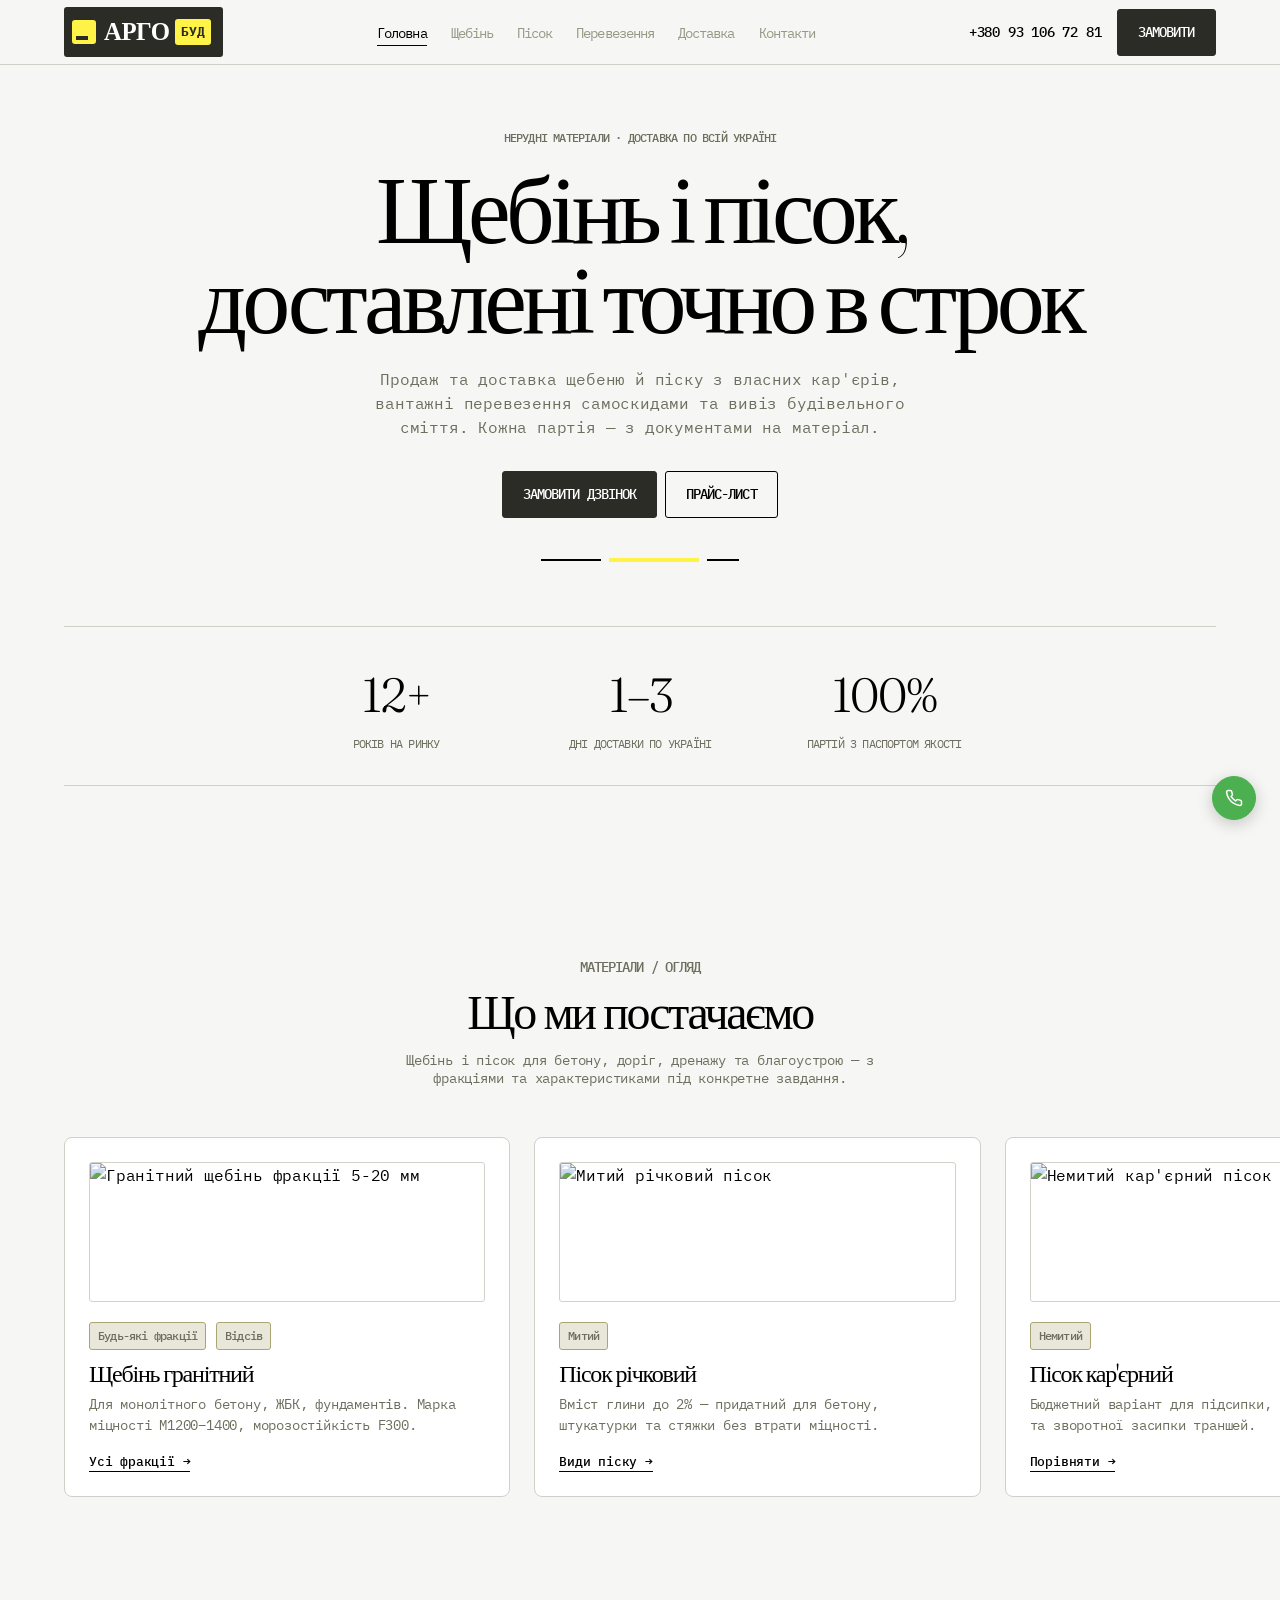
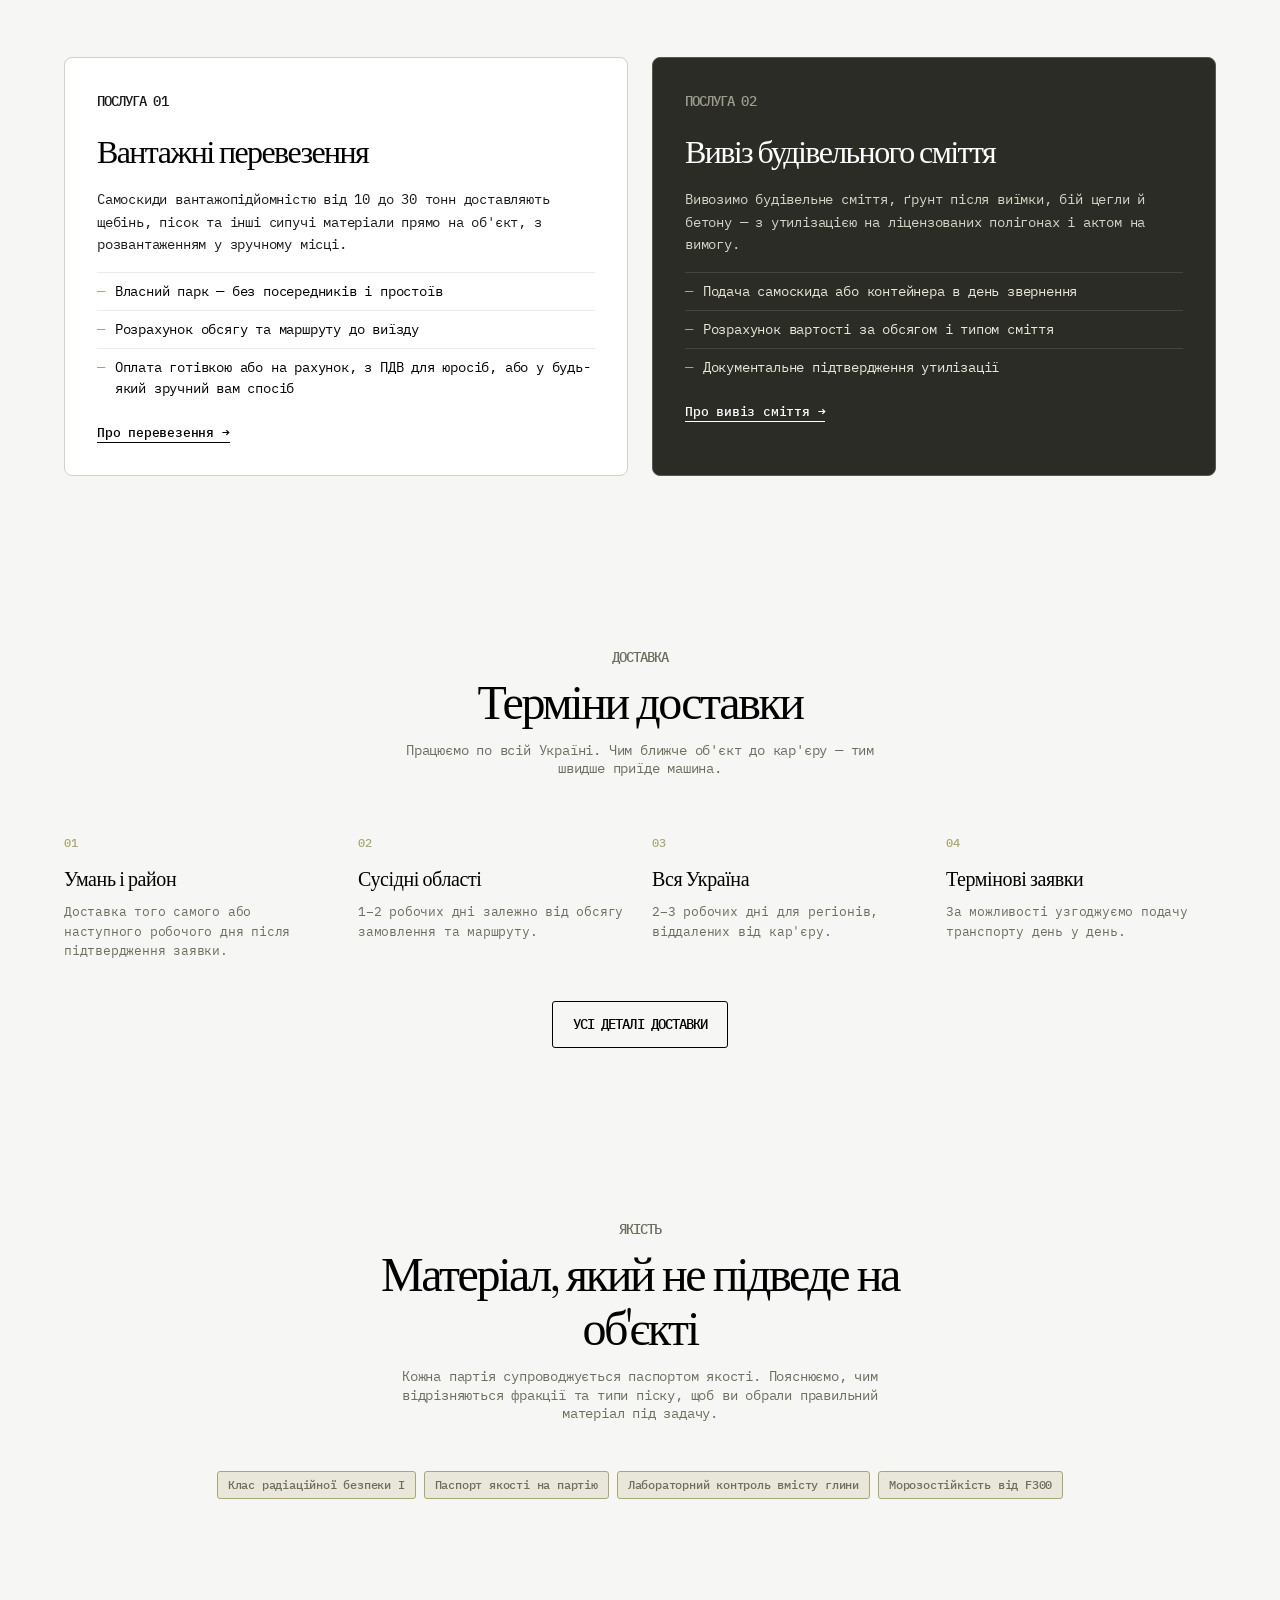
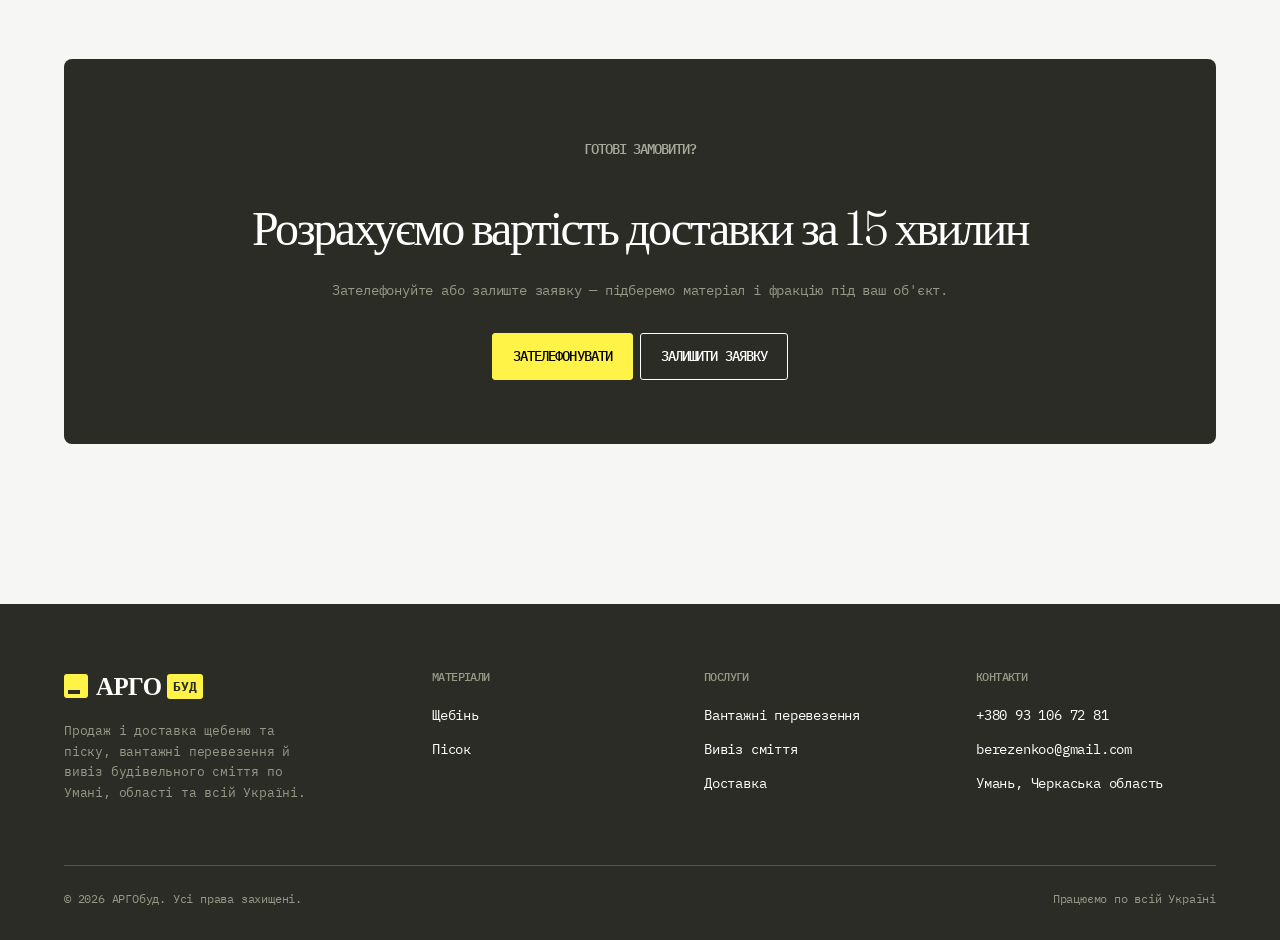
==== index.html @ e38e3648 "add project" ====
<!DOCTYPE html>
<html lang="uk">
<head>
<meta charset="UTF-8">
<meta name="viewport" content="width=device-width, initial-scale=1.0">
<title>Щебінь та пісок з доставкою по Умані та Україні | АРГОбуд</title>
<meta name="description" content="Продаж і доставка щебеню, піску (митого та немитого), вантажні перевезення самоскидами та вивіз будівельного сміття. Власний парк, документи на матеріал, доставка по всій Україні від 1 дня.">
<link rel="canonical" href="https://shcheben-prime.ua/">
<meta property="og:type" content="website">
<meta property="og:title" content="Щебінь та пісок з доставкою по Умані та Україні | АРГОбуд">
<meta property="og:description" content="Продаж і доставка щебеню, піску, вантажні перевезення та вивіз будівельного сміття. Власний парк самоскидів, доставка по всій Україні.">
<meta property="og:url" content="https://shcheben-prime.ua/">
<meta property="og:locale" content="uk_UA">
<meta name="twitter:card" content="summary">
<link rel="preconnect" href="https://fonts.googleapis.com">
<link rel="preconnect" href="https://fonts.gstatic.com" crossorigin>
<link href="https://fonts.googleapis.com/css2?family=Fraunces:opsz,wght@9..144,300;9..144,400&family=IBM+Plex+Mono:wght@300;400;500&display=swap" rel="stylesheet">
<link rel="icon" type="image/svg+xml" href="favicon.svg">
<link rel="icon" type="image/png" sizes="32x32" href="favicon-32.png">
<link rel="apple-touch-icon" href="apple-touch-icon.png">
<link rel="stylesheet" href="css/style.css">
<script type="application/ld+json">
{
  "@context": "https://schema.org",
  "@type": "LocalBusiness",
  "@id": "https://shcheben-prime.ua/#business",
  "name": "АРГОбуд",
  "description": "Продаж і доставка щебеню, піску, вантажні перевезення та вивіз будівельного сміття по Умані, Черкаській області та всій Україні.",
  "url": "https://shcheben-prime.ua/",
  "telephone": "+380-XX-XXX-XX-XX",
  "email": "berezenkoo@gmail.com",
  "priceRange": "$$",
  "address": {
    "@type": "PostalAddress",
    "addressLocality": "Умань",
    "addressRegion": "Черкаська область",
    "addressCountry": "UA"
  },
  "areaServed": [
    {"@type": "State", "name": "Черкаська область"},
    {"@type": "Country", "name": "Україна"}
  ],
  "openingHoursSpecification": {
    "@type": "OpeningHoursSpecification",
    "dayOfWeek": ["Monday","Tuesday","Wednesday","Thursday","Friday","Saturday"],
    "opens": "08:00",
    "closes": "19:00"
  }
}
</script>
</head>
<body>

<a href="#main" class="visually-hidden">Перейти до вмісту</a>

<header class="nav">
  <div class="wrap nav-inner">
    <a href="index.html" class="logo"><span class="logo-mark"></span><span class="logo-big">АРГО</span><span class="logo-small">буд</span></a>
    <nav>
      <ul class="nav-links">
        <li><a href="index.html" aria-current="page">Головна</a></li>
        <li><a href="shcheben.html">Щебінь</a></li>
        <li><a href="pisok.html">Пісок</a></li>
        <li><a href="poslugy.html">Перевезення</a></li>
        <li><a href="dostavka.html">Доставка</a></li>
        <li><a href="kontakty.html">Контакти</a></li>
      </ul>
    </nav>
    <div class="nav-right">
      <button class="nav-toggle" type="button" aria-label="Меню" aria-expanded="false" aria-controls="mobileMenu">
        <span></span><span></span><span></span>
      </button>
      <a href="tel:+380931067281" class="nav-phone">+380 93 106 72 81</a>
      <a href="kontakty.html" class="btn btn-filled">ЗАМОВИТИ</a>
    </div>
  </div>
</header>
<div class="mobile-menu" id="mobileMenu">
  <nav>
    <ul class="mobile-menu-links">
        <li><a href="index.html" aria-current="page">Головна</a></li>
        <li><a href="shcheben.html">Щебінь</a></li>
        <li><a href="pisok.html">Пісок</a></li>
        <li><a href="poslugy.html">Перевезення</a></li>
        <li><a href="dostavka.html">Доставка</a></li>
        <li><a href="kontakty.html">Контакти</a></li>
      </ul>
  </nav>
  <a href="tel:+380931067281" class="mobile-menu-phone">+380 93 106 72 81</a>
  <a href="kontakty.html" class="btn btn-filled">ЗАМОВИТИ</a>
</div>


<main id="main">

  <section class="hero">
    <div class="wrap">
      <p class="eyebrow text-center" data-hero="1">НЕРУДНІ МАТЕРІАЛИ · ДОСТАВКА ПО ВСІЙ УКРАЇНІ</p>
      <h1 data-hero="2">Щебінь і пісок,<br>доставлені точно в строк</h1>
      <p class="lede" data-hero="3">Продаж та доставка щебеню й піску з власних кар'єрів, вантажні перевезення самоскидами та вивіз будівельного сміття. Кожна партія — з документами на матеріал.</p>
      <div class="btn-cluster" data-hero="4">
        <a href="kontakty.html" class="btn btn-filled">ЗАМОВИТИ ДЗВІНОК</a>
        <a href="dostavka.html" class="btn btn-ghost">ПРАЙС-ЛИСТ</a>
      </div>
      <div class="accent-bars" aria-hidden="true" data-hero="5">
        <span class="bar-black"></span><span class="bar-yellow"></span><span class="bar-black-sm"></span>
      </div>

      <div class="trust-strip" data-reveal-group>
        <div class="trust-item"><div class="num" data-count="12" data-suffix="+">0</div><div class="label">років на ринку</div></div>
        <div class="trust-item"><div class="num">1–3</div><div class="label">дні доставки по Україні</div></div>
        <div class="trust-item"><div class="num" data-count="100" data-suffix="%">0</div><div class="label">партій з паспортом якості</div></div>
      </div>
    </div>
  </section>

  <section id="materialy">
    <div class="wrap">
      <div class="section-header" data-reveal>
        <p class="eyebrow">МАТЕРІАЛИ / ОГЛЯД</p>
        <h2>Що ми постачаємо</h2>
        <p>Щебінь і пісок для бетону, доріг, дренажу та благоустрою — з фракціями та характеристиками під конкретне завдання.</p>
      </div>

      <div class="grid grid-4" data-reveal-group>
        <div class="card">
          <img class="card-swatch" loading="lazy" decoding="async" width="400" height="140"
            src="https://upload.wikimedia.org/wikipedia/commons/thumb/4/4b/Bluemetal_coarse_granite_gravel_texture.jpg/960px-Bluemetal_coarse_granite_gravel_texture.jpg"
            alt="Гранітний щебінь фракції 5-20 мм">
          <span class="tag">Будь-які фракції</span>
          <span class="tag">Відсів</span>
          <h3>Щебінь гранітний</h3>
          <p>Для монолітного бетону, ЖБК, фундаментів. Марка міцності М1200–1400, морозостійкість F300.</p>
          <a href="shcheben.html" class="card-link">Усі фракції →</a>
        </div>
        <div class="card">
          <img class="card-swatch" loading="lazy" decoding="async" width="400" height="140"
            src="https://upload.wikimedia.org/wikipedia/commons/thumb/6/64/A_close-up_of_river_sand.JPG/960px-A_close-up_of_river_sand.JPG"
            alt="Митий річковий пісок">
          <span class="tag">Митий</span>
          <h3>Пісок річковий</h3>
          <p>Вміст глини до 2% — придатний для бетону, штукатурки та стяжки без втрати міцності.</p>
          <a href="pisok.html" class="card-link">Види піску →</a>
        </div>
        <div class="card">
          <img class="card-swatch" loading="lazy" decoding="async" width="400" height="140"
            src="https://upload.wikimedia.org/wikipedia/commons/thumb/b/b2/Yellow_sand_texture.jpg/960px-Yellow_sand_texture.jpg"
            alt="Немитий кар'єрний пісок">
          <span class="tag">Немитий</span>
          <h3>Пісок кар'єрний</h3>
          <p>Бюджетний варіант для підсипки, планування ділянки та зворотної засипки траншей.</p>
          <a href="pisok.html" class="card-link">Порівняти →</a>
        </div>
        <div class="card">
          <img class="card-swatch" loading="lazy" decoding="async" width="400" height="140"
            src="https://upload.wikimedia.org/wikipedia/commons/1/11/Stan_Stock_Sand_%26_Gravel_Leyland_DAF_75_tipper_truck%2C_7_February_2009.jpg"
            alt="Самоскид для перевезення сипучих матеріалів">
          <span class="tag">Самоскиди</span>
          <h3>Будь-які перевезення та вивіз сміття</h3>
          <p>Доставка сипучих матеріалів і вивіз будівельного сміття з розвантаженням на об'єкті.</p>
          <a href="poslugy.html" class="card-link">Детальніше →</a>
        </div>
      </div>    </div>
  </section>

  <section id="poslugy">
    <div class="wrap">
      <div class="split" data-reveal-group>
        <div class="panel-light">
          <p class="eyebrow">ПОСЛУГА 01</p>
          <h3>Вантажні перевезення</h3>
          <p>Самоскиди вантажопідйомністю від 10 до 30 тонн доставляють щебінь, пісок та інші сипучі матеріали прямо на об'єкт, з розвантаженням у зручному місці.</p>
          <ul class="checklist">
            <li>Власний парк — без посередників і простоїв</li>
            <li>Розрахунок обсягу та маршруту до виїзду</li>
            <li>Оплата готівкою або на рахунок, з ПДВ для юросіб, або у будь-який зручний вам спосіб</li>
          </ul>
          <a href="poslugy.html" class="card-link">Про перевезення →</a>
        </div>
        <div class="panel-dark">
          <p class="eyebrow">ПОСЛУГА 02</p>
          <h3>Вивіз будівельного сміття</h3>
          <p>Вивозимо будівельне сміття, ґрунт після виїмки, бій цегли й бетону — з утилізацією на ліцензованих полігонах і актом на вимогу.</p>
          <ul class="checklist">
            <li>Подача самоскида або контейнера в день звернення</li>
            <li>Розрахунок вартості за обсягом і типом сміття</li>
            <li>Документальне підтвердження утилізації</li>
          </ul>
          <a href="poslugy.html" class="card-link">Про вивіз сміття →</a>
        </div>
      </div>
    </div>
  </section>

  <section id="dostavka">
    <div class="wrap">
      <div class="section-header" data-reveal>
        <p class="eyebrow">ДОСТАВКА</p>
        <h2>Терміни доставки</h2>
        <p>Працюємо по всій Україні. Чим ближче об'єкт до кар'єру — тим швидше приїде машина.</p>
      </div>
      <div class="steps" data-reveal-group>
        <div class="step">
          <h4>Умань і район</h4>
          <p>Доставка того самого або наступного робочого дня після підтвердження заявки.</p>
        </div>
        <div class="step">
          <h4>Сусідні області</h4>
          <p>1–2 робочих дні залежно від обсягу замовлення та маршруту.</p>
        </div>
        <div class="step">
          <h4>Вся Україна</h4>
          <p>2–3 робочих дні для регіонів, віддалених від кар'єру.</p>
        </div>
        <div class="step">
          <h4>Термінові заявки</h4>
          <p>За можливості узгоджуємо подачу транспорту день у день.</p>
        </div>
      </div>
      <div class="text-center" style="margin-top:40px;">
        <a href="dostavka.html" class="btn btn-ghost">УСІ ДЕТАЛІ ДОСТАВКИ</a>
      </div>
    </div>
  </section>

  <section id="yakist">
    <div class="wrap">
      <div class="section-header" data-reveal>
        <p class="eyebrow">ЯКІСТЬ</p>
        <h2>Матеріал, який не підведе на об'єкті</h2>
        <p>Кожна партія супроводжується паспортом якості. Пояснюємо, чим відрізняються фракції та типи піску, щоб ви обрали правильний матеріал під задачу.</p>
      </div>
      <div class="badge-row" data-reveal-group>
        <span class="badge">Клас радіаційної безпеки I</span>
        <span class="badge">Паспорт якості на партію</span>
        <span class="badge">Лабораторний контроль вмісту глини</span>
        <span class="badge">Морозостійкість від F300</span>
      </div>
    </div>
  </section>

  <section>
    <div class="wrap">
      <div class="cta-band" data-reveal="scale">
        <p class="eyebrow" style="color:var(--color-moss); justify-content:center; display:flex;">ГОТОВІ ЗАМОВИТИ?</p>
        <h2>Розрахуємо вартість доставки за 15 хвилин</h2>
        <p>Зателефонуйте або залиште заявку — підберемо матеріал і фракцію під ваш об'єкт.</p>
        <div class="btn-cluster">
          <a href="tel:+380931067281" class="btn btn-filled" style="background:#fff347;color:#000;border-color:#fff347;">ЗАТЕЛЕФОНУВАТИ</a>
          <a href="kontakty.html" class="btn btn-ghost">ЗАЛИШИТИ ЗАЯВКУ</a>
        </div>
      </div>
    </div>
  </section>

</main>

<footer>
  <div class="wrap">
    <div class="footer-grid">
      <div class="footer-brand">
        <a href="index.html" class="logo"><span class="logo-mark"></span><span class="logo-big">АРГО</span><span class="logo-small">буд</span></a>
        <p>Продаж і доставка щебеню та піску, вантажні перевезення й вивіз будівельного сміття по Умані, області та всій Україні.</p>
      </div>
      <div class="footer-col">
        <h5>Матеріали</h5>
        <ul>
          <li><a href="shcheben.html">Щебінь</a></li>
          <li><a href="pisok.html">Пісок</a></li>
        </ul>
      </div>
      <div class="footer-col">
        <h5>Послуги</h5>
        <ul>
          <li><a href="poslugy.html">Вантажні перевезення</a></li>
          <li><a href="poslugy.html#smittya">Вивіз сміття</a></li>
          <li><a href="dostavka.html">Доставка</a></li>
        </ul>
      </div>
      <div class="footer-col">
        <h5>Контакти</h5>
        <ul>
          <li><a href="tel:+380931067281">+380 93 106 72 81</a></li>
          <li><a href="mailto:berezenkoo@gmail.com">berezenkoo@gmail.com</a></li>
          <li><a href="kontakty.html">Умань, Черкаська область</a></li>
        </ul>
      </div>
    </div>
    <div class="footer-bottom">
      <span>© 2026 АРГОбуд. Усі права захищені.</span>
      <span>Працюємо по всій Україні</span>
    </div>
  </div>
</footer>

<a class="call-fab" href="tel:+380931067281" aria-label="Подзвонити" title="Подзвонити">
  <svg viewBox="0 0 24 24" fill="none" stroke="currentColor" stroke-width="2" stroke-linecap="round" stroke-linejoin="round" aria-hidden="true"><path d="M22 16.92v3a2 2 0 0 1-2.18 2 19.79 19.79 0 0 1-8.63-3.07 19.5 19.5 0 0 1-6-6 19.79 19.79 0 0 1-3.07-8.67A2 2 0 0 1 4.11 2h3a2 2 0 0 1 2 1.72c.127.96.361 1.903.7 2.81a2 2 0 0 1-.45 2.11L8.09 9.91a16 16 0 0 0 6 6l1.27-1.27a2 2 0 0 1 2.11-.45c.907.339 1.85.573 2.81.7A2 2 0 0 1 22 16.92z"></path></svg>
</a>

<button class="back-to-top" aria-label="Повернутись до верху" title="Повернутись до верху">
  <svg viewBox="0 0 24 24" fill="none" stroke="currentColor" stroke-width="2" stroke-linecap="round" stroke-linejoin="round" aria-hidden="true"><line x1="12" y1="19" x2="12" y2="5"></line><polyline points="5 12 12 5 19 12"></polyline></svg>
</button>

<script src="js/animate.js" defer></script>
</body>
</html>
---- css/style.css ----
/* ==========================================================================
   ЩебіньПрайм — design tokens (derived from style.md)
   ========================================================================== */

:root {
  --color-vellum: #f6f6f4;
  --color-paper: #ffffff;
  --color-ink: #000000;
  --color-carbon: #2c2c26;
  --color-ash: #d0d0c8;
  --color-olive-char: #57584b;
  --color-lichen: #6d6e5e;
  --color-sage: #979886;
  --color-moss: #aaab9c;
  --color-bone: #e8e7d9;
  --color-yellow: #fff347;
  --color-khaki: #aaa674;

  --font-serif: 'Fraunces', ui-serif, Georgia, Cambria, "Times New Roman", Times, serif;
  --font-mono: 'IBM Plex Mono', ui-monospace, SFMono-Regular, Menlo, Monaco, Consolas, monospace;

  --spacing-4: 4px;
  --spacing-8: 8px;
  --spacing-12: 12px;
  --spacing-16: 16px;
  --spacing-24: 24px;
  --spacing-32: 32px;
  --spacing-64: 64px;
  --spacing-80: 80px;
  --spacing-128: 128px;

  --radius-sm: 3px;
  --radius-lg: 8px;

  --page-max-width: 1200px;

  --ease-out: cubic-bezier(0.16, 1, 0.3, 1);
  --ease-in-out: cubic-bezier(0.65, 0, 0.35, 1);
}

* { box-sizing: border-box; }

.visually-hidden {
  position: absolute;
  left: -9999px;
  top: auto;
  width: 1px;
  height: 1px;
  overflow: hidden;
}
/* ---------- Back to top ---------- */
.back-to-top {
  position: fixed;
  right: 24px;
  bottom: 24px;
  z-index: 60;
  width: 44px;
  height: 44px;
  display: flex;
  align-items: center;
  justify-content: center;
  background: var(--color-carbon);
  color: #ffffff;
  border: 1px solid var(--color-carbon);
  border-radius: var(--radius-sm);
  cursor: pointer;
  opacity: 0;
  transform: translateY(12px);
  pointer-events: none;
  transition: opacity 0.35s var(--ease-out), transform 0.35s var(--ease-out), background-color 0.3s var(--ease-out);
}
.back-to-top.is-visible {
  opacity: 1;
  transform: translateY(0);
  pointer-events: auto;
}
.back-to-top:hover { background: #1c1c17; }
.back-to-top svg { width: 18px; height: 18px; }

@media (max-width: 600px) {
  .back-to-top { right: 16px; bottom: 16px; width: 40px; height: 40px; }
}

.call-fab {
  position: fixed;
  right: 24px;
  bottom: 80px;
  z-index: 60;
  width: 44px;
  height: 44px;
  display: flex;
  align-items: center;
  justify-content: center;
  background: #4caf50;
  color: #fff;
  border: 1px solid #4caf50;
  border-radius: 50%;
  cursor: pointer;
  box-shadow: 0 4px 16px rgba(0,0,0,0.2);
  transition: transform 0.3s var(--ease-out);
  overflow: visible;
}
.call-fab:hover { transform: scale(1.08); }
.call-fab svg { width: 18px; height: 18px; }
.call-fab::after {
  content: "";
  position: absolute;
  inset: 0;
  border-radius: 50%;
  pointer-events: none;
  animation: call-fab-pulse 1.15s ease-out 3;
}
@keyframes call-fab-pulse {
  0% { box-shadow: 0 0 0 0 rgba(76,175,80,0.6); }
  100% { box-shadow: 0 0 0 18px rgba(76,175,80,0); }
}

@media (max-width: 600px) {
  .call-fab { right: 16px; bottom: 68px; width: 40px; height: 40px; }
  .call-fab svg { width: 16px; height: 16px; }
}

.visually-hidden:focus {
  position: fixed;
  left: 16px;
  top: 16px;
  width: auto;
  height: auto;
  z-index: 1000;
  background: var(--color-carbon);
  color: #ffffff;
  padding: 10px 16px;
  border-radius: var(--radius-sm);
  font-family: var(--font-mono);
  font-size: 14px;
}

html { scroll-behavior: smooth; }

body {
  margin: 0;
  background: var(--color-vellum);
  color: var(--color-ink);
  font-family: var(--font-mono);
  font-size: 16px;
  line-height: 1.5;
  letter-spacing: -0.0125em;
  -webkit-font-smoothing: antialiased;
}

img { max-width: 100%; display: block; }

a { color: inherit; text-decoration: none; }

.wrap {
  max-width: var(--page-max-width);
  margin: 0 auto;
  padding: 0 24px;
}

h1, h2, h3, h4 {
  font-family: var(--font-serif);
  font-weight: 300;
  letter-spacing: -0.05em;
  margin: 0;
  color: var(--color-ink);
}

section { padding: var(--spacing-80) 0; }
section + section { border-top: none; }

/* ---------- Eyebrow label ---------- */
.eyebrow {
  font-family: var(--font-mono);
  font-size: 12px;
  font-weight: 500;
  letter-spacing: -0.067em;
  text-transform: uppercase;
  color: var(--color-lichen);
  margin: 0 0 16px;
}

/* ---------- Section header ---------- */
.section-header {
  text-align: center;
  max-width: 640px;
  margin: 0 auto 48px;
}
.section-header h2 {
  font-size: 48px;
  line-height: 1.13;
  margin-top: 8px;
}
.section-header p {
  font-family: var(--font-mono);
  font-size: 14px;
  line-height: 1.33;
  color: var(--color-lichen);
  max-width: 480px;
  margin: 12px auto 0;
}
.section-header.left { text-align: left; margin: 0 0 48px; }

/* ---------- Buttons ---------- */
.btn {
  display: inline-flex;
  align-items: center;
  justify-content: center;
  gap: 8px;
  font-family: var(--font-mono);
  font-size: 14px;
  font-weight: 500;
  letter-spacing: -0.067em;
  padding: 12px 20px;
  border-radius: var(--radius-sm);
  border: 1px solid var(--color-ink);
  cursor: pointer;
  white-space: nowrap;
  transition: transform 0.45s var(--ease-out), background-color 0.3s var(--ease-out),
              color 0.3s var(--ease-out), border-color 0.3s var(--ease-out), opacity 0.3s var(--ease-out);
  will-change: transform;
}
.btn:hover { transform: translateY(-2px); }
.btn:active { transform: translateY(0) scale(0.97); transition-duration: 0.15s; }
.btn-filled {
  background: var(--color-carbon);
  color: #ffffff;
  border-color: var(--color-carbon);
}
.btn-filled:hover { background: #1c1c17; }
.btn-ghost {
  background: transparent;
  color: var(--color-ink);
  border-color: var(--color-ink);
}
.btn-ghost:hover { background: var(--color-ink); color: #ffffff; }
.btn-cluster { display: flex; gap: 8px; flex-wrap: wrap; }

/* ---------- Nav ---------- */
.nav {
  position: sticky;
  top: 0;
  z-index: 50;
  background: var(--color-vellum);
  border-bottom: 1px solid var(--color-ash);
  transition: background-color 0.4s var(--ease-out), border-color 0.4s var(--ease-out),
              backdrop-filter 0.4s var(--ease-out), box-shadow 0.4s var(--ease-out);
}
.nav.is-scrolled {
  background: rgba(246, 246, 244, 0.72);
  backdrop-filter: blur(14px) saturate(160%);
  -webkit-backdrop-filter: blur(14px) saturate(160%);
  border-bottom-color: var(--color-ash);
}
.nav-inner {
  height: 64px;
  display: flex;
  align-items: center;
  justify-content: space-between;
  gap: 16px;
}
.logo {
  display: flex;
  align-items: center;
  font-size: 16px;
  background: var(--color-carbon);
  border-radius: var(--radius-sm);
  padding: 6px 12px 6px 8px;
}
.logo-mark {
  width: 24px;
  height: 24px;
  border-radius: var(--radius-sm);
  background: var(--color-yellow);
  position: relative;
  flex-shrink: 0;
  transition: transform 0.5s var(--ease-out);
}
.logo:hover .logo-mark { transform: rotate(-8deg) scale(1.06); }
.logo-big {
  font-family: var(--font-serif);
  font-size: 1.55em;
  font-weight: 600;
  letter-spacing: -0.02em;
  margin-left: 8px;
  color: #ffffff;
}
.logo-small {
  font-family: var(--font-mono);
  font-size: 0.8em;
  font-weight: 700;
  letter-spacing: 0.02em;
  text-transform: uppercase;
  color: var(--color-carbon);
  background: var(--color-yellow);
  border-radius: 3px;
  padding: 3px 6px;
  margin-left: 5px;
  align-self: center;
}
.logo-mark::after {
  content: "";
  position: absolute;
  left: 4px;
  bottom: 4px;
  width: 12px;
  height: 4px;
  background: var(--color-carbon);
}
.nav-links {
  display: flex;
  gap: 24px;
  list-style: none;
  margin: 0;
  padding: 0;
}
.nav-links a {
  font-size: 14px;
  color: var(--color-sage);
  letter-spacing: -0.067em;
  position: relative;
  transition: color 0.3s var(--ease-out);
}
.nav-links a::after {
  content: "";
  position: absolute;
  left: 0;
  right: 100%;
  bottom: -4px;
  height: 1px;
  background: var(--color-ink);
  transition: right 0.35s var(--ease-out);
}
.nav-links a:hover, .nav-links a[aria-current="page"] { color: var(--color-ink); }
.nav-links a:hover::after, .nav-links a[aria-current="page"]::after { right: 0; }
.nav-right { display: flex; align-items: center; gap: 16px; }
.nav-phone {
  font-size: 14px;
  font-weight: 500;
  color: var(--color-ink);
  transition: opacity 0.3s var(--ease-out);
}
.nav-phone:hover { opacity: 0.6; }
.nav-toggle {
  display: none;
  flex-direction: column;
  align-items: center;
  justify-content: center;
  gap: 5px;
  width: 36px;
  height: 36px;
  padding: 0;
  background: transparent;
  border: 1px solid var(--color-ash);
  border-radius: var(--radius-sm);
  cursor: pointer;
  flex-shrink: 0;
}
.nav-toggle span {
  display: block;
  width: 16px;
  height: 1.5px;
  background: var(--color-ink);
  transition: transform 0.3s var(--ease-out), opacity 0.3s var(--ease-out);
}
.nav-toggle[aria-expanded="true"] span:nth-child(1) { transform: translateY(6.5px) rotate(45deg); }
.nav-toggle[aria-expanded="true"] span:nth-child(2) { opacity: 0; }
.nav-toggle[aria-expanded="true"] span:nth-child(3) { transform: translateY(-6.5px) rotate(-45deg); }

/* ---------- Mobile menu drawer ---------- */
.mobile-menu {
  display: none;
  position: fixed;
  top: 65px;
  left: 0;
  right: 0;
  z-index: 49;
  max-height: calc(100vh - 65px);
  overflow-y: auto;
  background: var(--color-vellum);
  border-bottom: 1px solid var(--color-ash);
  padding: 8px 24px 32px;
  flex-direction: column;
  gap: 8px;
  opacity: 0;
  transform: translateY(-10px);
  pointer-events: none;
  transition: opacity 0.3s var(--ease-out), transform 0.3s var(--ease-out);
}
.mobile-menu.is-open {
  opacity: 1;
  transform: translateY(0);
  pointer-events: auto;
}
.mobile-menu-links {
  list-style: none;
  margin: 0;
  padding: 0;
}
.mobile-menu-links li { border-top: 1px solid var(--color-ash); }
.mobile-menu-links li:first-child { border-top: none; }
.mobile-menu-links a {
  display: block;
  padding: 16px 4px;
  font-family: var(--font-serif);
  font-weight: 400;
  font-size: 22px;
  letter-spacing: -0.02em;
  color: var(--color-ink);
}
.mobile-menu-links a[aria-current="page"] { color: var(--color-lichen); }
.mobile-menu-phone {
  display: block;
  margin-top: 16px;
  font-family: var(--font-mono);
  font-size: 15px;
  font-weight: 500;
  color: var(--color-ink);
}
.mobile-menu .btn { width: 100%; margin-top: 16px; }
body.menu-open { overflow: hidden; }

/* ---------- Hero ---------- */
.hero { padding-top: var(--spacing-64); text-align: center; overflow: hidden; }
.hero h1 {
  font-size: 96px;
  line-height: 0.94;
  letter-spacing: -0.05em;
  margin: 16px auto 0;
  max-width: 900px;
}
.hero .lede {
  font-family: var(--font-mono);
  font-size: 16px;
  color: var(--color-lichen);
  max-width: 560px;
  margin: 24px auto 0;
  line-height: 1.5;
}
.hero .btn-cluster { justify-content: center; margin-top: 32px; }

.accent-bars {
  display: flex;
  align-items: center;
  gap: 8px;
  justify-content: center;
  margin: 40px 0 0;
}
.accent-bars span { display: block; transform-origin: left center; }
.bar-black { height: 2px; width: 60px; background: var(--color-ink); }
.bar-yellow { height: 4px; width: 90px; background: var(--color-yellow); }
.bar-black-sm { height: 2px; width: 32px; background: var(--color-ink); }

/* ---------- Trust strip ---------- */
.trust-strip {
  display: flex;
  justify-content: center;
  gap: 24px;
  margin-top: 64px;
  padding: 32px 0;
  border-top: 1px solid var(--color-ash);
  border-bottom: 1px solid var(--color-ash);
}
.trust-item { flex: 1 1 0; max-width: 220px; }
.trust-item { text-align: center; }
.trust-item .num {
  font-family: var(--font-serif);
  font-weight: 300;
  font-size: 48px;
  letter-spacing: -0.03em;
  font-variant-numeric: tabular-nums;
}
.trust-item .label {
  font-size: 12px;
  color: var(--color-lichen);
  letter-spacing: -0.067em;
  text-transform: uppercase;
  margin-top: 4px;
}

/* ---------- Cards ---------- */
.grid {
  display: grid;
  gap: 24px;
}
.grid-3 { grid-template-columns: repeat(3, 1fr); }
.grid-2 { grid-template-columns: repeat(2, 1fr); }
.grid-4 { grid-template-columns: repeat(4, 1fr); }

.card {
  background: var(--color-paper);
  border: 1px solid var(--color-ash);
  border-radius: var(--radius-lg);
  padding: 24px;
  transition: transform 0.5s var(--ease-out), border-color 0.5s var(--ease-out);
}
.card:hover {
  transform: translateY(-6px);
  border-color: var(--color-olive-char);
}
.card-swatch {
  display: block;
  width: 100%;
  height: 140px;
  object-fit: cover;
  border-radius: var(--radius-sm);
  margin-bottom: 20px;
  border: 1px solid var(--color-ash);
  filter: grayscale(15%) contrast(1.02);
  transition: transform 0.8s var(--ease-out), filter 0.5s var(--ease-out);
}
.card:hover .card-swatch { transform: scale(1.04); filter: grayscale(0%) contrast(1.05); }

/* placeholder swatch (no photo) keeps the dotted texture */
.card-swatch.is-placeholder {
  position: relative;
  overflow: hidden;
  object-fit: initial;
  background: var(--color-bone);
}
.card-swatch.is-placeholder::after {
  content: "";
  position: absolute;
  inset: 0;
  background-image: radial-gradient(currentColor 1.2px, transparent 1.2px);
  background-size: 8px 8px;
  opacity: 0.5;
}

/* banner photo used in split panels and section intros */
.panel-photo {
  display: block;
  width: 100%;
  height: 180px;
  object-fit: cover;
  border-radius: var(--radius-sm);
  margin-bottom: 20px;
  border: 1px solid var(--color-ash);
  filter: grayscale(10%);
  transition: transform 0.9s var(--ease-out), filter 0.5s var(--ease-out);
}
.panel-dark .panel-photo { border-color: var(--color-olive-char); }
.split > div:hover .panel-photo { transform: scale(1.03); filter: grayscale(0%); }

.section-photo {
  width: 100%;
  height: 260px;
  object-fit: cover;
  border-radius: var(--radius-lg);
  border: 1px solid var(--color-ash);
  margin-bottom: 32px;
  filter: grayscale(10%);
}

.photo-credit {
  font-size: 11px;
  color: var(--color-sage);
  text-align: right;
  margin-top: -20px;
  margin-bottom: 24px;
}
.photo-credit a { color: var(--color-sage); border-bottom: 1px dotted var(--color-sage); }
.photo-credit a:hover { color: var(--color-lichen); }
.card h3 {
  font-size: 24px;
  line-height: 1;
  margin-bottom: 4px;
}
.card .tag {
  display: inline-block;
  font-family: var(--font-mono);
  font-size: 12px;
  font-weight: 500;
  letter-spacing: -0.067em;
  color: var(--color-lichen);
  background: var(--color-bone);
  border: 1px solid var(--color-khaki);
  border-radius: var(--radius-sm);
  padding: 4px 8px;
  margin-bottom: 12px;
}
.card p {
  font-family: var(--font-mono);
  font-size: 14px;
  line-height: 1.5;
  color: var(--color-lichen);
  margin: 8px 0 0;
}
.messenger-line {
  display: flex;
  align-items: center;
  flex-wrap: wrap;
  gap: 8px;
  margin-top: 12px !important;
}
.messenger-icon {
  display: inline-flex;
  align-items: center;
  justify-content: center;
  width: 28px;
  height: 28px;
  border-radius: 50%;
  background: var(--color-bone);
  border: 1px solid var(--color-khaki);
  color: var(--color-ink);
  transition: background-color 0.3s var(--ease-out), transform 0.3s var(--ease-out);
}
.messenger-icon svg { width: 15px; height: 15px; }
.messenger-icon:hover { background: var(--color-khaki); transform: translateY(-2px); }
.card .specs {
  list-style: none;
  padding: 0;
  margin: 16px 0 0;
  border-top: 1px solid var(--color-ash);
  padding-top: 12px;
}
.card .specs li {
  display: flex;
  justify-content: space-between;
  font-size: 13px;
  color: var(--color-olive-char);
  padding: 4px 0;
}
.card .specs li span:last-child { color: var(--color-ink); font-weight: 500; }
.card-link {
  display: inline-block;
  margin-top: 16px;
  font-size: 13px;
  font-weight: 500;
  color: var(--color-ink);
  border-bottom: 1px solid var(--color-ink);
  transition: gap 0.3s var(--ease-out), opacity 0.3s var(--ease-out);
}
.card-link:hover { opacity: 0.6; }

/* ---------- Feature split ---------- */
.split {
  display: grid;
  grid-template-columns: 1fr 1fr;
  gap: 24px;
  align-items: stretch;
}
.split .panel-light {
  background: var(--color-paper);
  border: 1px solid var(--color-ash);
  border-radius: var(--radius-lg);
  padding: 32px;
  transition: transform 0.5s var(--ease-out), border-color 0.5s var(--ease-out);
}
.split .panel-light:hover { transform: translateY(-4px); border-color: var(--color-olive-char); }
.split .panel-dark {
  background: var(--color-carbon);
  color: var(--color-bone);
  border-radius: var(--radius-lg);
  border: 1px solid var(--color-olive-char);
  padding: 32px;
  transition: transform 0.5s var(--ease-out);
}
.split .panel-dark:hover { transform: translateY(-4px); }
.panel-dark h3 { color: #ffffff; }
.panel-dark .card-link { color: #ffffff; border-bottom-color: #ffffff; }
.panel-dark .eyebrow { color: var(--color-moss); }
.split h3 { font-size: 32px; margin-bottom: 12px; }
.split p { font-family: var(--font-mono); font-size: 14px; line-height: 1.6; color: inherit; opacity: 0.9; margin: 0 0 16px;}
.checklist { list-style: none; padding: 0; margin: 0; }
.checklist li {
  font-size: 14px;
  padding: 8px 0;
  border-top: 1px solid rgba(0,0,0,0.08);
  display: flex;
  gap: 10px;
}
.panel-dark .checklist li { border-top-color: rgba(255,255,255,0.12); }
.checklist li::before { content: "—"; color: var(--color-khaki); flex-shrink: 0; }

/* ---------- Steps ---------- */
.steps {
  display: grid;
  grid-template-columns: repeat(4, 1fr);
  gap: 24px;
  counter-reset: step;
}
.step { position: relative; padding-top: 8px; }
.step::before {
  counter-increment: step;
  content: counter(step, decimal-leading-zero);
  font-family: var(--font-mono);
  font-size: 12px;
  font-weight: 500;
  color: var(--color-khaki);
  display: block;
  margin-bottom: 12px;
}
.step h4 { font-size: 20px; font-family: var(--font-serif); font-weight: 400; letter-spacing: -0.02em; margin-bottom: 8px; }
.step p { font-family: var(--font-mono); font-size: 13px; color: var(--color-lichen); line-height: 1.5; margin: 0; }

/* ---------- Table ---------- */
.table-wrap { overflow-x: auto; border: 1px solid var(--color-ash); border-radius: var(--radius-lg); }
table { width: 100%; border-collapse: collapse; font-family: var(--font-mono); font-size: 13px; min-width: 640px; background: var(--color-paper);}
th, td { text-align: left; padding: 14px 16px; border-bottom: 1px solid var(--color-ash); }
thead th { background: var(--color-bone); font-weight: 500; text-transform: uppercase; font-size: 11px; letter-spacing: -0.05em; color: var(--color-olive-char); }
tbody tr { transition: background-color 0.3s var(--ease-out); }
tbody tr:hover { background-color: var(--color-vellum); }
tbody tr:last-child td { border-bottom: none; }
td.good { color: var(--color-ink); }
td strong { font-weight: 500; }

/* ---------- FAQ ---------- */
.faq { max-width: 760px; margin: 0 auto; }
.faq details {
  border-bottom: 1px solid var(--color-ash);
  padding: 20px 0;
}
.faq summary {
  cursor: pointer;
  font-family: var(--font-serif);
  font-size: 20px;
  font-weight: 400;
  letter-spacing: -0.02em;
  list-style: none;
  display: flex;
  justify-content: space-between;
  align-items: center;
  transition: opacity 0.3s var(--ease-out);
}
.faq summary:hover { opacity: 0.6; }
.faq summary::-webkit-details-marker { display: none; }
.faq summary::after {
  content: "+";
  font-family: var(--font-mono);
  color: var(--color-lichen);
  font-size: 20px;
  flex-shrink: 0;
  margin-left: 16px;
  display: inline-block;
  transition: transform 0.35s var(--ease-out);
}
.faq details[open] summary::after { content: "+"; transform: rotate(135deg); }
.faq .a {
  font-family: var(--font-mono);
  font-size: 14px;
  line-height: 1.6;
  color: var(--color-lichen);
  margin-top: 12px;
  max-width: 640px;
  animation: faq-in 0.4s var(--ease-out);
}
@keyframes faq-in {
  from { opacity: 0; transform: translateY(-6px); }
  to { opacity: 1; transform: translateY(0); }
}

/* ---------- CTA band ---------- */
.cta-band {
  background: var(--color-carbon);
  border-radius: var(--radius-lg);
  padding: 64px;
  text-align: center;
}
.cta-band h2 { color: #ffffff; font-size: 48px; }
.cta-band p { font-family: var(--font-mono); color: var(--color-sage); font-size: 14px; margin: 16px 0 32px; }
.cta-band .btn-cluster { justify-content: center; }
.cta-band .btn-ghost { border-color: #ffffff; color: #ffffff; }
.cta-band .btn-ghost:hover { background: #ffffff; color: var(--color-carbon); }

/* ---------- Breadcrumbs ---------- */
.breadcrumbs {
  font-family: var(--font-mono);
  font-size: 12px;
  color: var(--color-sage);
  letter-spacing: -0.05em;
  padding: 20px 0 0;
}
.breadcrumbs a { color: var(--color-sage); transition: color 0.3s var(--ease-out); }
.breadcrumbs a:hover { color: var(--color-ink); }
.breadcrumbs span { margin: 0 6px; }

/* ---------- Page hero (inner pages) ---------- */
.page-hero { padding: 24px 0 64px; }
.page-hero .eyebrow { text-align: left; margin-top: 24px; }
.page-hero h1 {
  font-size: 64px;
  line-height: 1;
  text-align: left;
  max-width: 760px;
}
.page-hero .lede {
  font-family: var(--font-mono);
  font-size: 16px;
  color: var(--color-lichen);
  max-width: 620px;
  margin-top: 20px;
  text-align: left;
  line-height: 1.6;
}

/* ---------- Footer ---------- */
footer {
  background: var(--color-carbon);
  color: #ffffff;
  padding: 64px 0 32px;
  margin-top: 80px;
}
.footer-grid {
  display: grid;
  grid-template-columns: 1.4fr 1fr 1fr 1fr;
  gap: 32px;
}
.footer-brand .logo { color: #ffffff; background: transparent; padding: 0; }
.footer-brand p {
  font-family: var(--font-mono);
  font-size: 13px;
  color: var(--color-sage);
  line-height: 1.6;
  margin-top: 16px;
  max-width: 260px;
}
.footer-col h5 {
  font-family: var(--font-mono);
  font-size: 12px;
  font-weight: 500;
  text-transform: uppercase;
  letter-spacing: -0.05em;
  color: var(--color-sage);
  margin: 0 0 16px;
}
.footer-col ul { list-style: none; margin: 0; padding: 0; }
.footer-col li { margin-bottom: 10px; }
.footer-col a { font-size: 14px; color: #ffffff; transition: color 0.3s var(--ease-out); }
.footer-col a:hover { color: var(--color-yellow); }
.footer-bottom {
  margin-top: 48px;
  padding-top: 24px;
  border-top: 1px solid var(--color-olive-char);
  display: flex;
  justify-content: space-between;
  font-size: 12px;
  color: var(--color-sage);
  flex-wrap: wrap;
  gap: 8px;
}

/* ---------- Utilities ---------- */
.mt-0 { margin-top: 0; }
.text-center { text-align: center; }
.badge-row { display: flex; gap: 8px; flex-wrap: wrap; justify-content: center; margin-top: 24px; }
.badge {
  font-family: var(--font-mono);
  font-size: 12px;
  font-weight: 500;
  color: var(--color-lichen);
  background: var(--color-bone);
  border: 1px solid var(--color-khaki);
  border-radius: var(--radius-sm);
  padding: 4px 10px;
  transition: transform 0.4s var(--ease-out), background-color 0.3s var(--ease-out);
}
.badge:hover { transform: translateY(-2px); background: var(--color-ash); }

/* ==========================================================================
   Scroll / entrance animations (Apple-style: soft fade + rise, staggered)
   ========================================================================== */

[data-reveal] {
  opacity: 0;
  transform: translateY(28px);
  transition: opacity 0.9s var(--ease-out), transform 0.9s var(--ease-out);
  transition-delay: var(--reveal-delay, 0s);
  will-change: transform, opacity;
}
[data-reveal].is-visible {
  opacity: 1;
  transform: translateY(0);
}
[data-reveal="scale"] { transform: translateY(16px) scale(0.96); }
[data-reveal="scale"].is-visible { transform: translateY(0) scale(1); }
[data-reveal="left"] { transform: translateX(-32px); }
[data-reveal="left"].is-visible { transform: translateX(0); }
[data-reveal="right"] { transform: translateX(32px); }
[data-reveal="right"].is-visible { transform: translateX(0); }

/* stagger children automatically inside a group */
[data-reveal-group] > * {
  opacity: 0;
  transform: translateY(28px);
  transition: opacity 0.8s var(--ease-out), transform 0.8s var(--ease-out);
}
[data-reveal-group].is-visible > * { opacity: 1; transform: translateY(0); }
[data-reveal-group].is-visible > *:nth-child(1) { transition-delay: 0.05s; }
[data-reveal-group].is-visible > *:nth-child(2) { transition-delay: 0.12s; }
[data-reveal-group].is-visible > *:nth-child(3) { transition-delay: 0.19s; }
[data-reveal-group].is-visible > *:nth-child(4) { transition-delay: 0.26s; }
[data-reveal-group].is-visible > *:nth-child(5) { transition-delay: 0.33s; }
[data-reveal-group].is-visible > *:nth-child(6) { transition-delay: 0.4s; }

/* hero entrance on load, no scroll trigger needed */
[data-hero] {
  opacity: 0;
  transform: translateY(24px);
  animation: hero-in 1s var(--ease-out) forwards;
}
[data-hero="1"] { animation-delay: 0.05s; }
[data-hero="2"] { animation-delay: 0.18s; }
[data-hero="3"] { animation-delay: 0.31s; }
[data-hero="4"] { animation-delay: 0.44s; }
[data-hero="5"] { animation-delay: 0.57s; }
@keyframes hero-in {
  from { opacity: 0; transform: translateY(24px); }
  to { opacity: 1; transform: translateY(0); }
}

.accent-bars span {
  animation: bar-grow 0.9s var(--ease-out) forwards;
  transform: scaleX(0);
}
.accent-bars .bar-black { animation-delay: 0.55s; }
.accent-bars .bar-yellow { animation-delay: 0.65s; }
.accent-bars .bar-black-sm { animation-delay: 0.75s; }
@keyframes bar-grow {
  to { transform: scaleX(1); }
}

@media (prefers-reduced-motion: reduce) {
  html { scroll-behavior: auto; }
  [data-reveal], [data-reveal-group] > *, .hero [data-hero], .accent-bars span,
  .btn, .card, .split .panel-light, .split .panel-dark, .logo-mark, .badge {
    animation: none !important;
    transition: none !important;
    opacity: 1 !important;
    transform: none !important;
  }
}

/* ---------- Responsive ---------- */
@media (max-width: 960px) {
  .hero h1 { font-size: 56px; }
  .page-hero h1 { font-size: 44px; }
  .section-header h2 { font-size: 36px; }
  .trust-strip { flex-wrap: wrap; }
  .grid-3, .grid-4 { grid-template-columns: repeat(2, 1fr); }
  .split { grid-template-columns: 1fr; }
  .steps { grid-template-columns: repeat(2, 1fr); }
  .footer-grid { grid-template-columns: 1fr 1fr; }
  .nav-links { display: none; }
  .nav-phone { display: none; }
  .nav-right .btn-filled { display: none; }
  .nav-toggle { display: flex; }
  .mobile-menu { display: flex; }
}

@media (max-width: 600px) {
  section { padding: 56px 0; }
  .hero h1 { font-size: 40px; }
  .hero .lede { font-size: 15px; }
  .grid-2, .grid-3, .grid-4 { grid-template-columns: 1fr; }
  .trust-strip { flex-wrap: wrap; gap: 16px; }
  .cta-band { padding: 40px 20px; }
  .cta-band h2 { font-size: 32px; }
  .footer-grid { grid-template-columns: 1fr; }
  .steps { grid-template-columns: 1fr; }
}
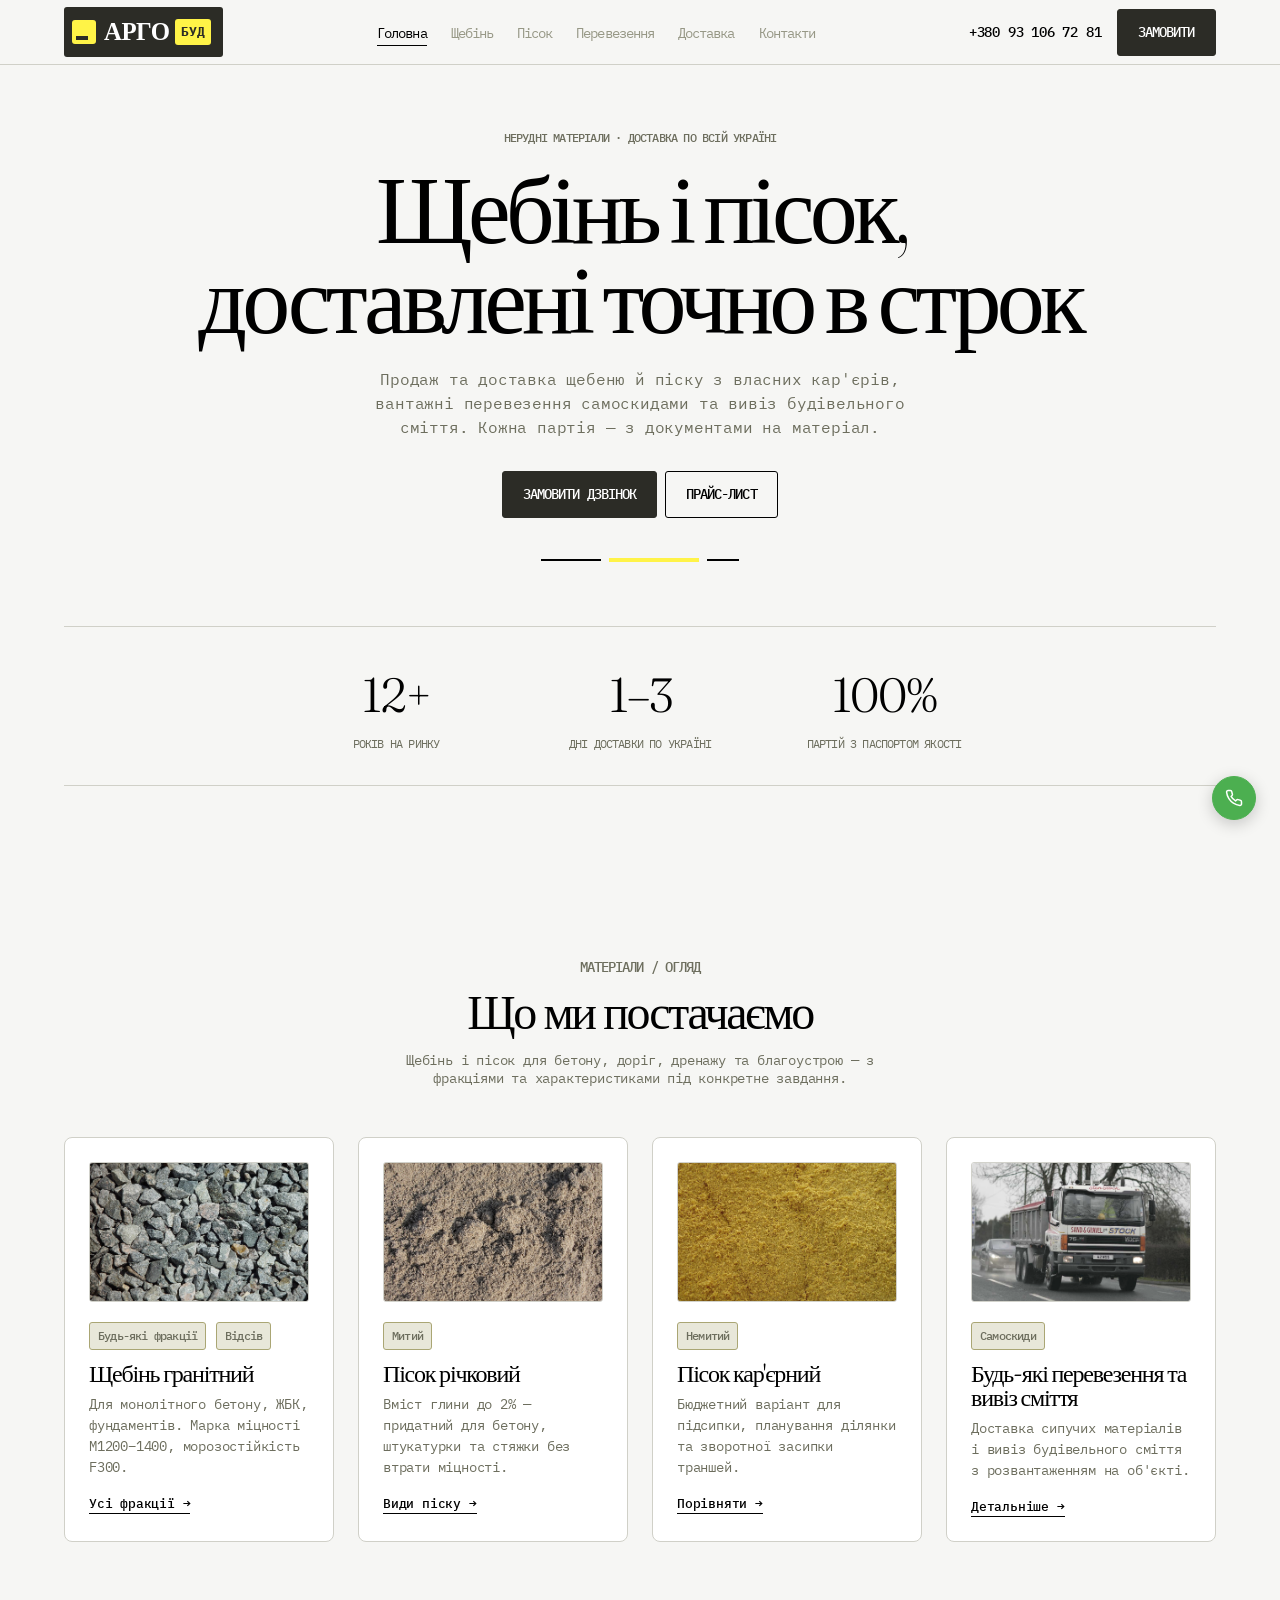
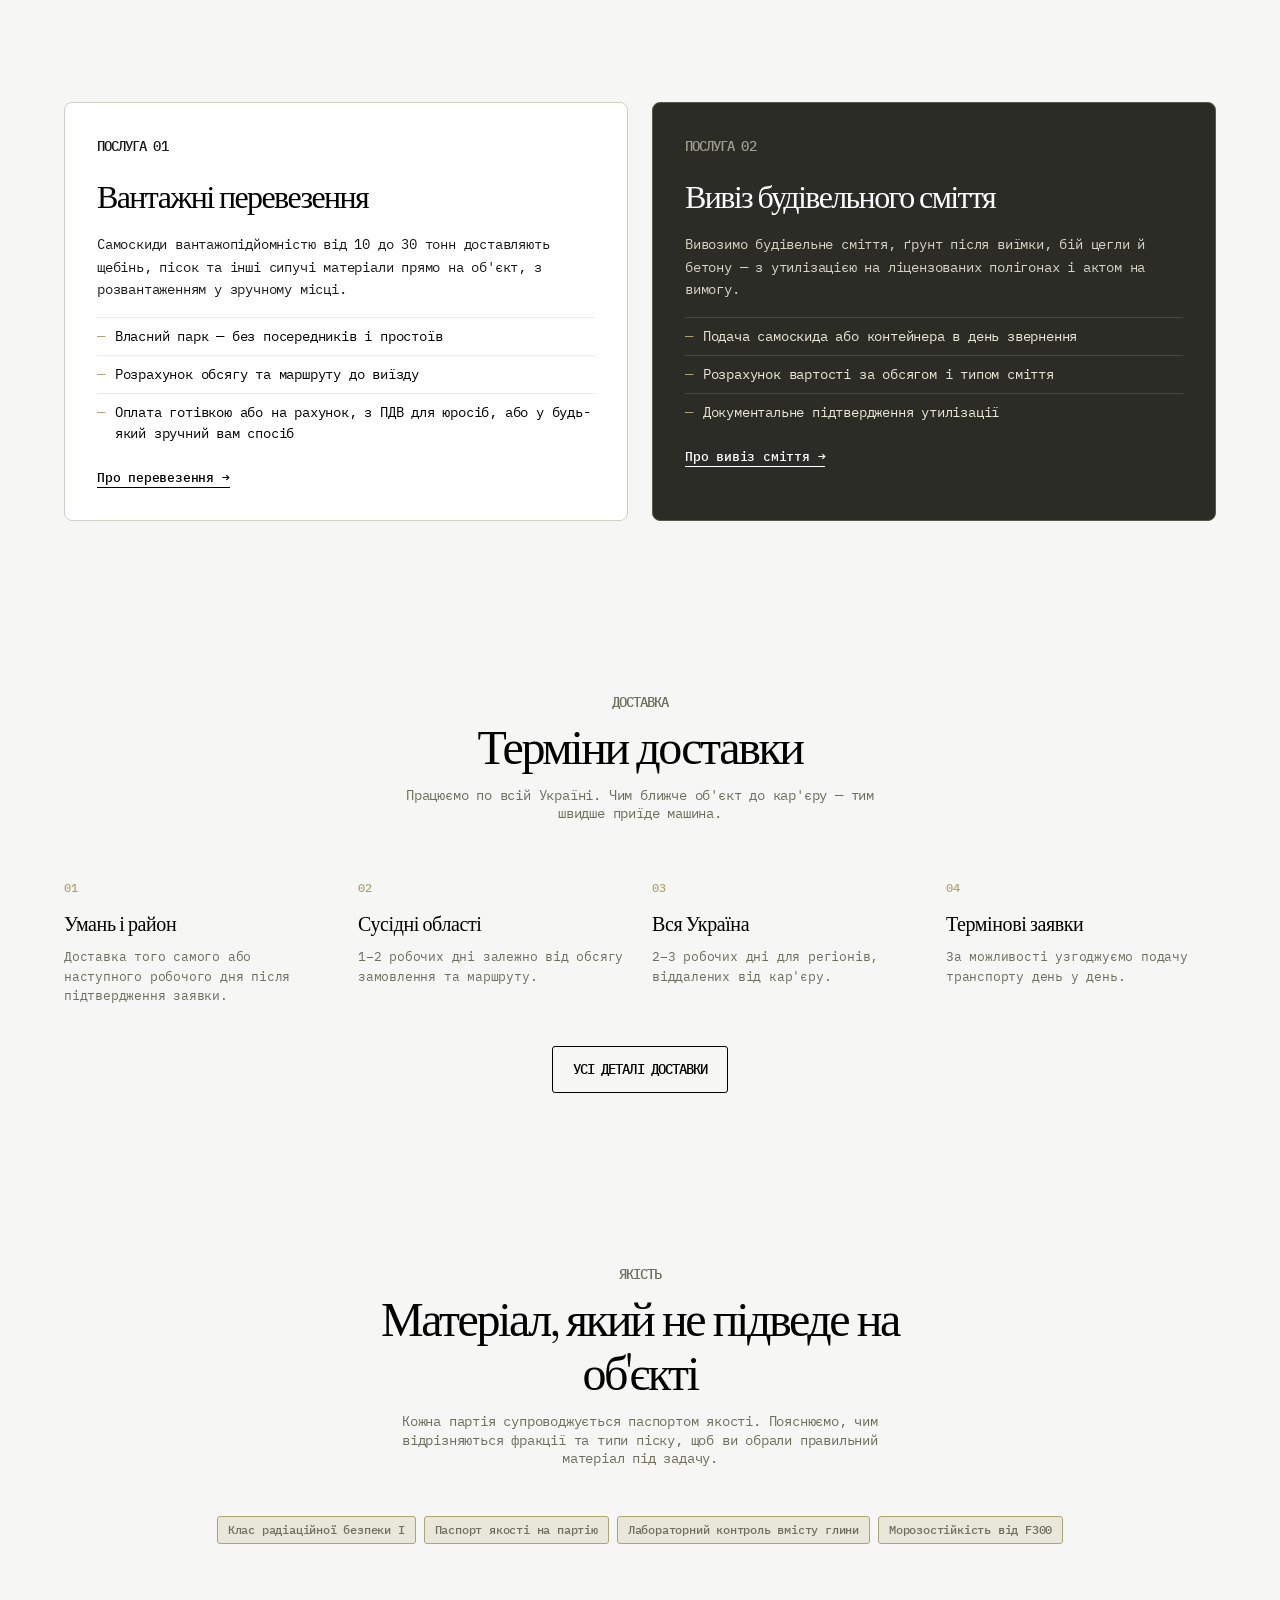
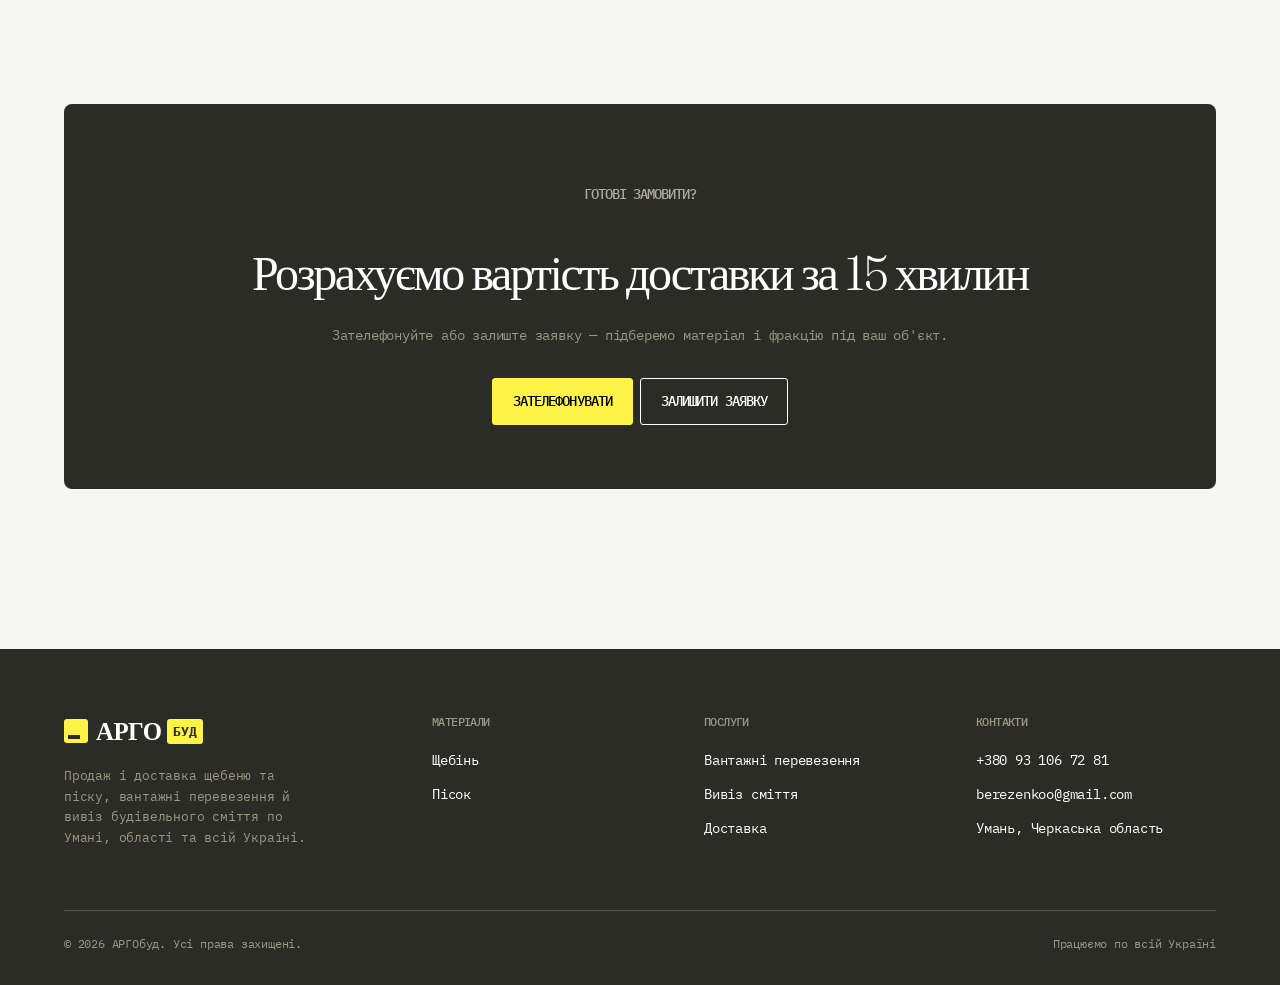
==== commit 45476d26: "fix metategs" ====
--- a/index.html
+++ b/index.html
@@ -4,14 +4,16 @@
 <meta charset="UTF-8">
 <meta name="viewport" content="width=device-width, initial-scale=1.0">
 <title>Щебінь та пісок з доставкою по Умані та Україні | АРГОбуд</title>
-<meta name="description" content="Продаж і доставка щебеню, піску (митого та немитого), вантажні перевезення самоскидами та вивіз будівельного сміття. Власний парк, документи на матеріал, доставка по всій Україні від 1 дня.">
-<link rel="canonical" href="https://shcheben-prime.ua/">
+<meta name="description" content="Продаж і доставка щебеню, піску, вантажні перевезення самоскидами та вивіз будівельного сміття. Документи на матеріал, доставка по Україні від 1 дня.">
+<link rel="canonical" href="https://argobud.com.ua/">
 <meta property="og:type" content="website">
 <meta property="og:title" content="Щебінь та пісок з доставкою по Умані та Україні | АРГОбуд">
 <meta property="og:description" content="Продаж і доставка щебеню, піску, вантажні перевезення та вивіз будівельного сміття. Власний парк самоскидів, доставка по всій Україні.">
-<meta property="og:url" content="https://shcheben-prime.ua/">
+<meta property="og:url" content="https://argobud.com.ua/">
+<meta property="og:image" content="https://argobud.com.ua/img/og-image.jpg">
 <meta property="og:locale" content="uk_UA">
-<meta name="twitter:card" content="summary">
+<meta name="twitter:card" content="summary_large_image">
+<meta name="twitter:image" content="https://argobud.com.ua/img/og-image.jpg">
 <link rel="preconnect" href="https://fonts.googleapis.com">
 <link rel="preconnect" href="https://fonts.gstatic.com" crossorigin>
 <link href="https://fonts.googleapis.com/css2?family=Fraunces:opsz,wght@9..144,300;9..144,400&family=IBM+Plex+Mono:wght@300;400;500&display=swap" rel="stylesheet">
@@ -23,11 +25,11 @@
 {
   "@context": "https://schema.org",
   "@type": "LocalBusiness",
-  "@id": "https://shcheben-prime.ua/#business",
+  "@id": "https://argobud.com.ua/#business",
   "name": "АРГОбуд",
   "description": "Продаж і доставка щебеню, піску, вантажні перевезення та вивіз будівельного сміття по Умані, Черкаській області та всій Україні.",
-  "url": "https://shcheben-prime.ua/",
-  "telephone": "+380-XX-XXX-XX-XX",
+  "url": "https://argobud.com.ua/",
+  "telephone": "+380931067281",
   "email": "berezenkoo@gmail.com",
   "priceRange": "$$",
   "address": {
@@ -125,7 +127,7 @@
       <div class="grid grid-4" data-reveal-group>
         <div class="card">
           <img class="card-swatch" loading="lazy" decoding="async" width="400" height="140"
-            src="https://upload.wikimedia.org/wikipedia/commons/thumb/4/4b/Bluemetal_coarse_granite_gravel_texture.jpg/960px-Bluemetal_coarse_granite_gravel_texture.jpg"
+            src="img/gravel-swatch.jpg"
             alt="Гранітний щебінь фракції 5-20 мм">
           <span class="tag">Будь-які фракції</span>
           <span class="tag">Відсів</span>
@@ -135,7 +137,7 @@
         </div>
         <div class="card">
           <img class="card-swatch" loading="lazy" decoding="async" width="400" height="140"
-            src="https://upload.wikimedia.org/wikipedia/commons/thumb/6/64/A_close-up_of_river_sand.JPG/960px-A_close-up_of_river_sand.JPG"
+            src="img/river-sand.jpg"
             alt="Митий річковий пісок">
           <span class="tag">Митий</span>
           <h3>Пісок річковий</h3>
@@ -144,7 +146,7 @@
         </div>
         <div class="card">
           <img class="card-swatch" loading="lazy" decoding="async" width="400" height="140"
-            src="https://upload.wikimedia.org/wikipedia/commons/thumb/b/b2/Yellow_sand_texture.jpg/960px-Yellow_sand_texture.jpg"
+            src="img/quarry-sand.jpg"
             alt="Немитий кар'єрний пісок">
           <span class="tag">Немитий</span>
           <h3>Пісок кар'єрний</h3>
@@ -153,7 +155,7 @@
         </div>
         <div class="card">
           <img class="card-swatch" loading="lazy" decoding="async" width="400" height="140"
-            src="https://upload.wikimedia.org/wikipedia/commons/1/11/Stan_Stock_Sand_%26_Gravel_Leyland_DAF_75_tipper_truck%2C_7_February_2009.jpg"
+            src="img/dump-truck.jpg"
             alt="Самоскид для перевезення сипучих матеріалів">
           <span class="tag">Самоскиди</span>
           <h3>Будь-які перевезення та вивіз сміття</h3>
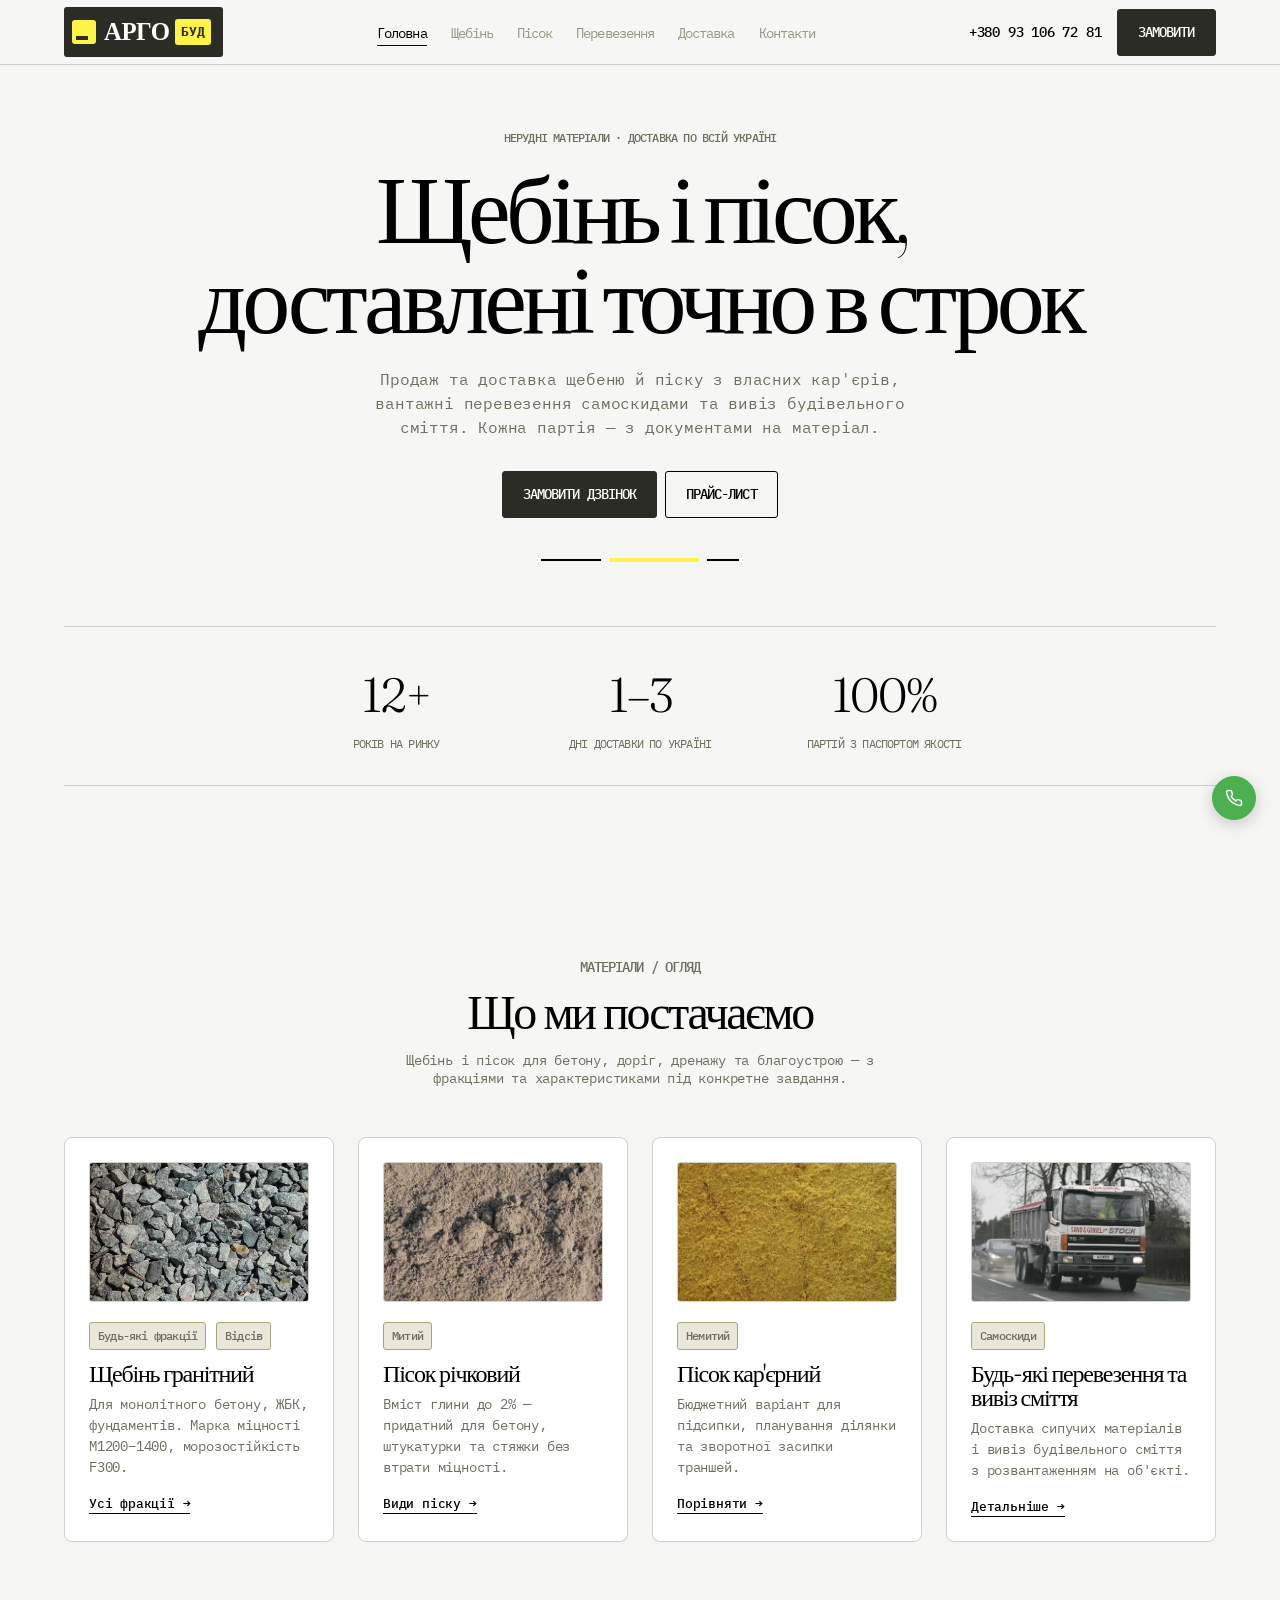
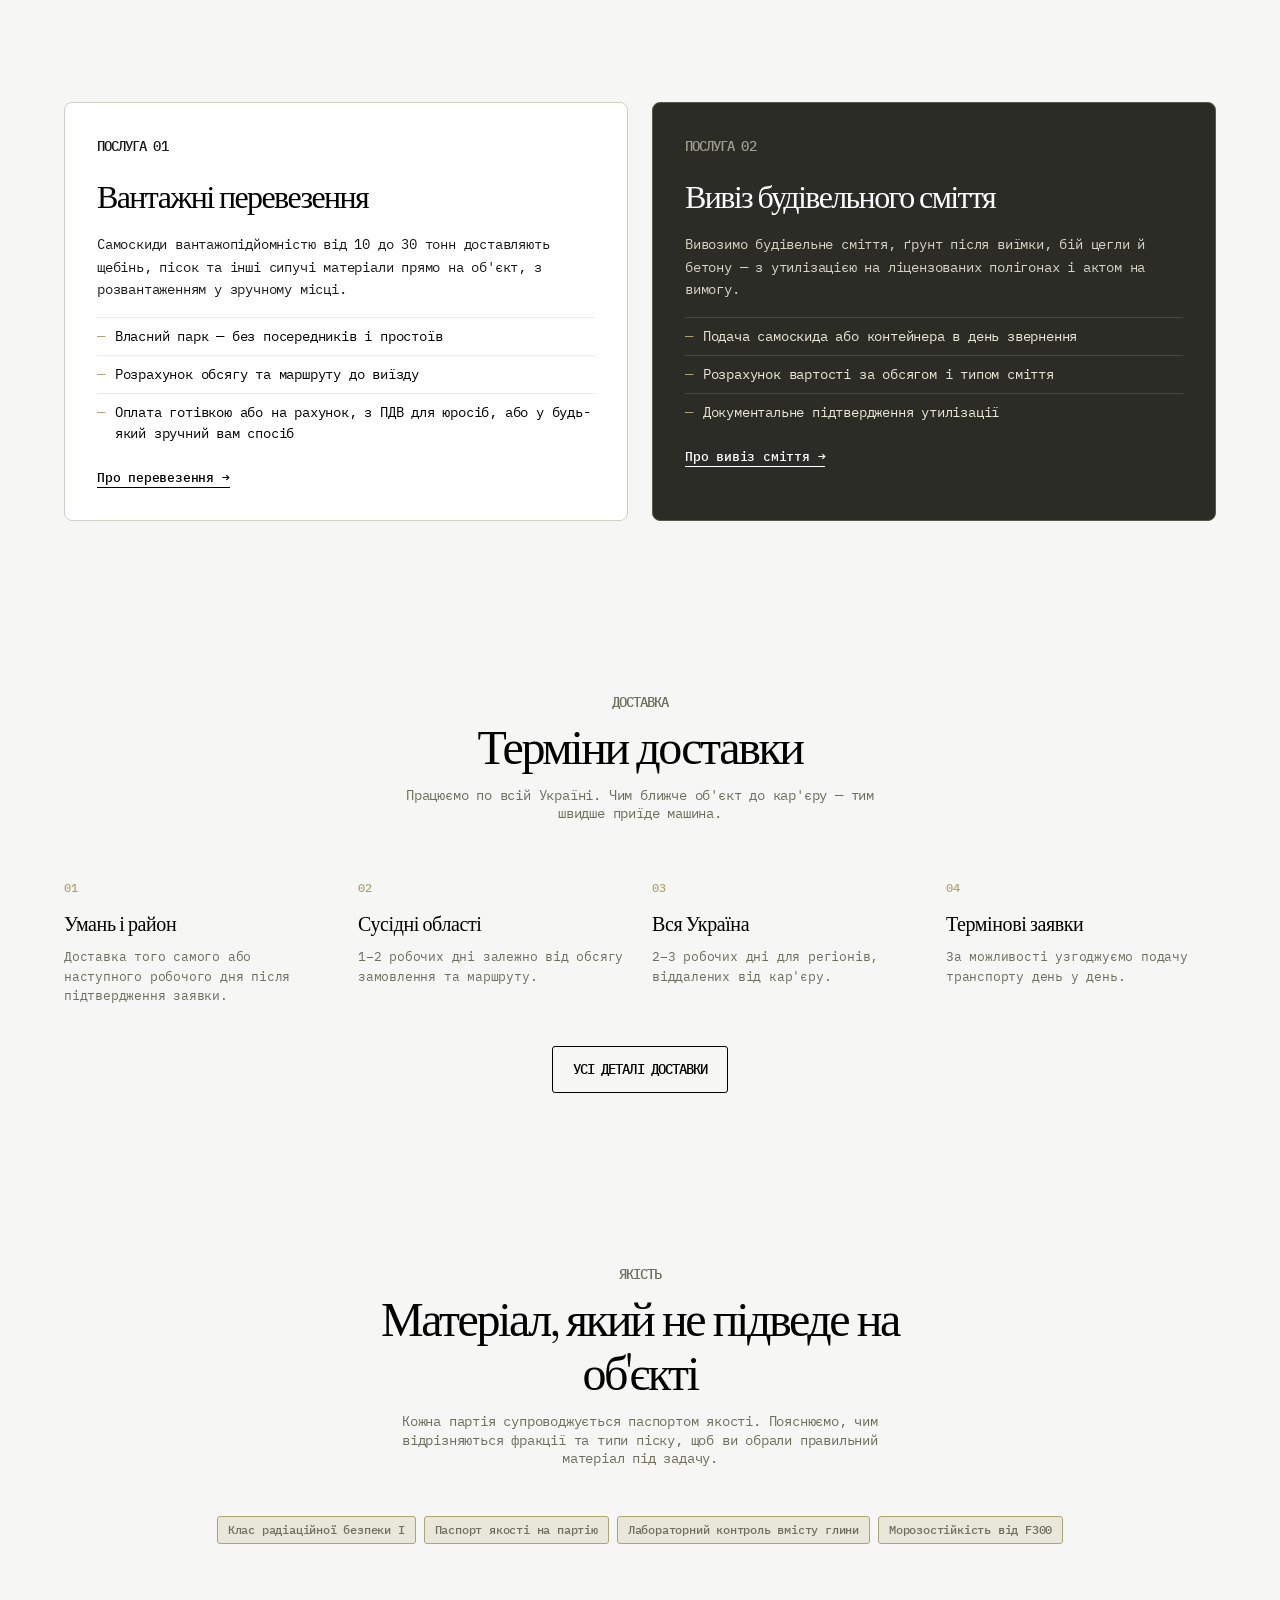
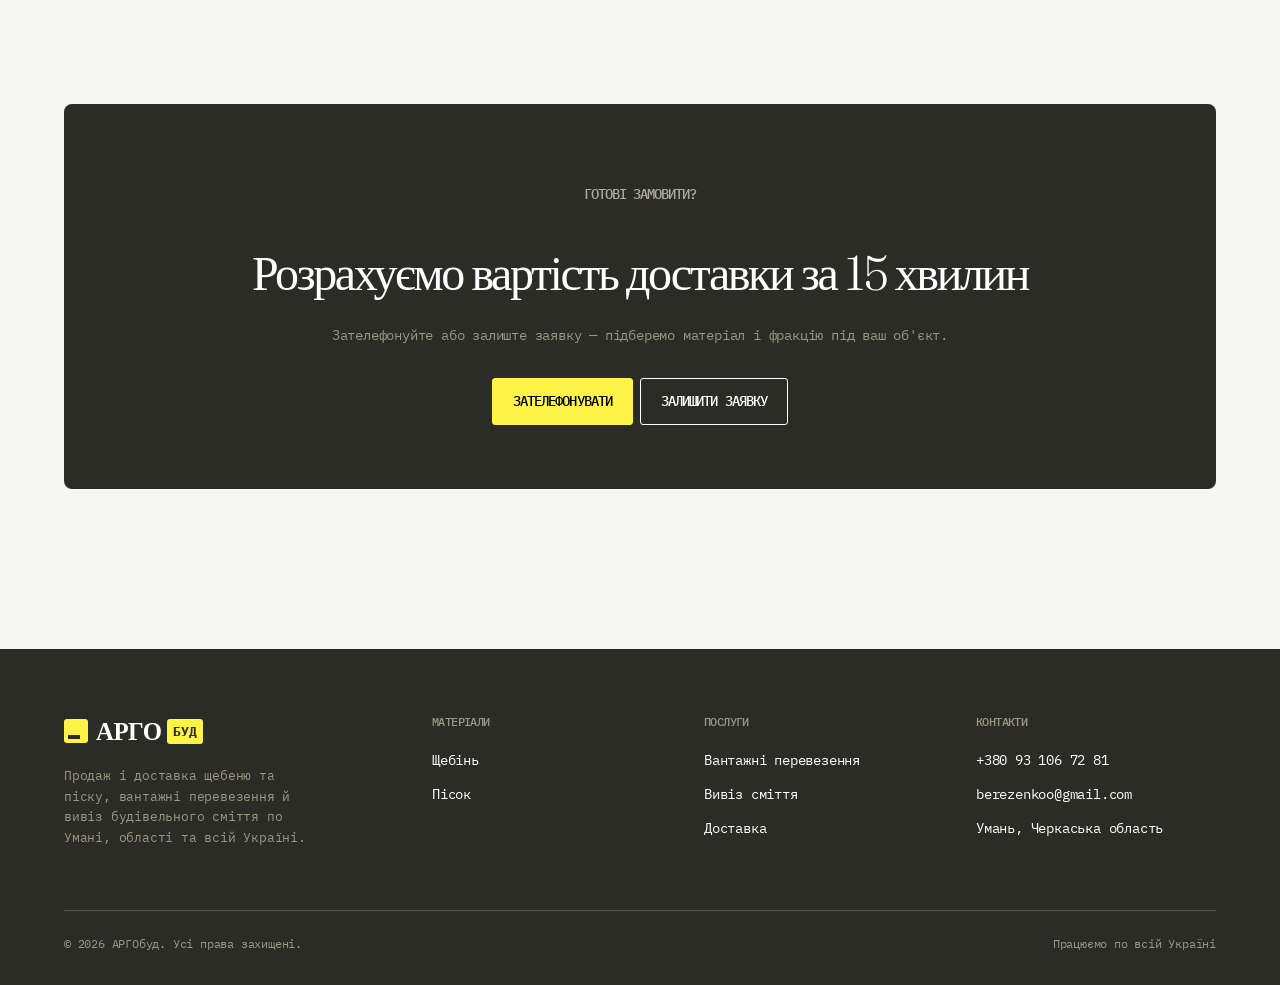
==== commit 2d09c4f0: "Improve image delivery" ====
--- a/index.html
+++ b/index.html
@@ -16,11 +16,13 @@
 <meta name="twitter:image" content="https://argobud.com.ua/img/og-image.jpg">
 <link rel="preconnect" href="https://fonts.googleapis.com">
 <link rel="preconnect" href="https://fonts.gstatic.com" crossorigin>
-<link href="https://fonts.googleapis.com/css2?family=Fraunces:opsz,wght@9..144,300;9..144,400&family=IBM+Plex+Mono:wght@300;400;500&display=swap" rel="stylesheet">
+<link rel="preload" as="style" href="https://fonts.googleapis.com/css2?family=Fraunces:opsz,wght@9..144,300;9..144,400&family=IBM+Plex+Mono:wght@300;400;500&display=swap">
+<link href="https://fonts.googleapis.com/css2?family=Fraunces:opsz,wght@9..144,300;9..144,400&family=IBM+Plex+Mono:wght@300;400;500&display=swap" rel="stylesheet" media="print" onload="this.media='all'">
+<noscript><link href="https://fonts.googleapis.com/css2?family=Fraunces:opsz,wght@9..144,300;9..144,400&family=IBM+Plex+Mono:wght@300;400;500&display=swap" rel="stylesheet"></noscript>
 <link rel="icon" type="image/svg+xml" href="favicon.svg">
 <link rel="icon" type="image/png" sizes="32x32" href="favicon-32.png">
 <link rel="apple-touch-icon" href="apple-touch-icon.png">
-<link rel="stylesheet" href="css/style.css">
+<link rel="stylesheet" href="css/style.min.css">
 <script type="application/ld+json">
 {
   "@context": "https://schema.org",
@@ -155,7 +157,7 @@
         </div>
         <div class="card">
           <img class="card-swatch" loading="lazy" decoding="async" width="400" height="140"
-            src="img/dump-truck.jpg"
+            src="img/dump-truck.webp"
             alt="Самоскид для перевезення сипучих матеріалів">
           <span class="tag">Самоскиди</span>
           <h3>Будь-які перевезення та вивіз сміття</h3>
@@ -203,19 +205,19 @@
       </div>
       <div class="steps" data-reveal-group>
         <div class="step">
-          <h4>Умань і район</h4>
+          <h3>Умань і район</h3>
           <p>Доставка того самого або наступного робочого дня після підтвердження заявки.</p>
         </div>
         <div class="step">
-          <h4>Сусідні області</h4>
+          <h3>Сусідні області</h3>
           <p>1–2 робочих дні залежно від обсягу замовлення та маршруту.</p>
         </div>
         <div class="step">
-          <h4>Вся Україна</h4>
+          <h3>Вся Україна</h3>
           <p>2–3 робочих дні для регіонів, віддалених від кар'єру.</p>
         </div>
         <div class="step">
-          <h4>Термінові заявки</h4>
+          <h3>Термінові заявки</h3>
           <p>За можливості узгоджуємо подачу транспорту день у день.</p>
         </div>
       </div>
@@ -265,14 +267,14 @@
         <p>Продаж і доставка щебеню та піску, вантажні перевезення й вивіз будівельного сміття по Умані, області та всій Україні.</p>
       </div>
       <div class="footer-col">
-        <h5>Матеріали</h5>
+        <h3>Матеріали</h3>
         <ul>
           <li><a href="shcheben.html">Щебінь</a></li>
           <li><a href="pisok.html">Пісок</a></li>
         </ul>
       </div>
       <div class="footer-col">
-        <h5>Послуги</h5>
+        <h3>Послуги</h3>
         <ul>
           <li><a href="poslugy.html">Вантажні перевезення</a></li>
           <li><a href="poslugy.html#smittya">Вивіз сміття</a></li>
@@ -280,7 +282,7 @@
         </ul>
       </div>
       <div class="footer-col">
-        <h5>Контакти</h5>
+        <h3>Контакти</h3>
         <ul>
           <li><a href="tel:+380931067281">+380 93 106 72 81</a></li>
           <li><a href="mailto:berezenkoo@gmail.com">berezenkoo@gmail.com</a></li>
--- a/css/style.min.css
+++ b/css/style.min.css
@@ -0,0 +1 @@
+:root{--color-vellum:#f6f6f4;--color-paper:#ffffff;--color-ink:#000000;--color-carbon:#2c2c26;--color-ash:#d0d0c8;--color-olive-char:#57584b;--color-lichen:#6d6e5e;--color-sage:#979886;--color-moss:#aaab9c;--color-bone:#e8e7d9;--color-yellow:#fff347;--color-khaki:#aaa674;--font-serif:'Fraunces',ui-serif,Georgia,Cambria,"Times New Roman",Times,serif;--font-mono:'IBM Plex Mono',ui-monospace,SFMono-Regular,Menlo,Monaco,Consolas,monospace;--spacing-4:4px;--spacing-8:8px;--spacing-12:12px;--spacing-16:16px;--spacing-24:24px;--spacing-32:32px;--spacing-64:64px;--spacing-80:80px;--spacing-128:128px;--radius-sm:3px;--radius-lg:8px;--page-max-width:1200px;--ease-out:cubic-bezier(0.16,1,0.3,1);--ease-in-out:cubic-bezier(0.65,0,0.35,1)}*{box-sizing:border-box}.visually-hidden{position:absolute;left:-9999px;top:auto;width:1px;height:1px;overflow:hidden}.back-to-top{position:fixed;right:24px;bottom:24px;z-index:60;width:44px;height:44px;display:flex;align-items:center;justify-content:center;background:var(--color-carbon);color:#ffffff;border:1px solid var(--color-carbon);border-radius:var(--radius-sm);cursor:pointer;opacity:0;transform:translateY(12px);pointer-events:none;transition:opacity 0.35s var(--ease-out),transform 0.35s var(--ease-out),background-color 0.3s var(--ease-out)}.back-to-top.is-visible{opacity:1;transform:translateY(0);pointer-events:auto}.back-to-top:hover{background:#1c1c17}.back-to-top svg{width:18px;height:18px}@media (max-width:600px){.back-to-top{right:16px;bottom:16px;width:40px;height:40px}}.call-fab{position:fixed;right:24px;bottom:80px;z-index:60;width:44px;height:44px;display:flex;align-items:center;justify-content:center;background:#4caf50;color:#fff;border:1px solid #4caf50;border-radius:50%;cursor:pointer;box-shadow:0 4px 16px rgba(0,0,0,0.2);transition:transform 0.3s var(--ease-out);overflow:visible}.call-fab:hover{transform:scale(1.08)}.call-fab svg{width:18px;height:18px}.call-fab::after{content:"";position:absolute;inset:0;border-radius:50%;pointer-events:none;border:2px solid rgba(76,175,80,0.6);animation:call-fab-pulse 1.15s ease-out 3}@keyframes call-fab-pulse{0%{transform:scale(1);opacity:1}100%{transform:scale(1.5);opacity:0}}@media (max-width:600px){.call-fab{right:16px;bottom:68px;width:40px;height:40px}.call-fab svg{width:16px;height:16px}}.visually-hidden:focus{position:fixed;left:16px;top:16px;width:auto;height:auto;z-index:1000;background:var(--color-carbon);color:#ffffff;padding:10px 16px;border-radius:var(--radius-sm);font-family:var(--font-mono);font-size:14px}html{scroll-behavior:smooth}body{margin:0;background:var(--color-vellum);color:var(--color-ink);font-family:var(--font-mono);font-size:16px;line-height:1.5;letter-spacing:-0.0125em;-webkit-font-smoothing:antialiased}img{max-width:100%;display:block}a{color:inherit;text-decoration:none}.wrap{max-width:var(--page-max-width);margin:0 auto;padding:0 24px}h1,h2,h3,h4{font-family:var(--font-serif);font-weight:300;letter-spacing:-0.05em;margin:0;color:var(--color-ink)}section{padding:var(--spacing-80) 0}section + section{border-top:none}.eyebrow{font-family:var(--font-mono);font-size:12px;font-weight:500;letter-spacing:-0.067em;text-transform:uppercase;color:var(--color-lichen);margin:0 0 16px}.section-header{text-align:center;max-width:640px;margin:0 auto 48px}.section-header h2{font-size:48px;line-height:1.13;margin-top:8px}.section-header p{font-family:var(--font-mono);font-size:14px;line-height:1.33;color:var(--color-lichen);max-width:480px;margin:12px auto 0}.section-header.left{text-align:left;margin:0 0 48px}.btn{display:inline-flex;align-items:center;justify-content:center;gap:8px;font-family:var(--font-mono);font-size:14px;font-weight:500;letter-spacing:-0.067em;padding:12px 20px;border-radius:var(--radius-sm);border:1px solid var(--color-ink);cursor:pointer;white-space:nowrap;transition:transform 0.45s var(--ease-out),background-color 0.3s var(--ease-out),color 0.3s var(--ease-out),border-color 0.3s var(--ease-out),opacity 0.3s var(--ease-out);will-change:transform}.btn:hover{transform:translateY(-2px)}.btn:active{transform:translateY(0) scale(0.97);transition-duration:0.15s}.btn-filled{background:var(--color-carbon);color:#ffffff;border-color:var(--color-carbon)}.btn-filled:hover{background:#1c1c17}.btn-ghost{background:transparent;color:var(--color-ink);border-color:var(--color-ink)}.btn-ghost:hover{background:var(--color-ink);color:#ffffff}.btn-cluster{display:flex;gap:8px;flex-wrap:wrap}.nav{position:sticky;top:0;z-index:50;background:var(--color-vellum);border-bottom:1px solid var(--color-ash);transition:background-color 0.4s var(--ease-out),border-color 0.4s var(--ease-out),backdrop-filter 0.4s var(--ease-out),box-shadow 0.4s var(--ease-out)}.nav.is-scrolled{background:rgba(246,246,244,0.72);backdrop-filter:blur(14px) saturate(160%);-webkit-backdrop-filter:blur(14px) saturate(160%);border-bottom-color:var(--color-ash)}.nav-inner{height:64px;display:flex;align-items:center;justify-content:space-between;gap:16px}.logo{display:flex;align-items:center;font-size:16px;background:var(--color-carbon);border-radius:var(--radius-sm);padding:6px 12px 6px 8px}.logo-mark{width:24px;height:24px;border-radius:var(--radius-sm);background:var(--color-yellow);position:relative;flex-shrink:0;transition:transform 0.5s var(--ease-out)}.logo:hover .logo-mark{transform:rotate(-8deg) scale(1.06)}.logo-big{font-family:var(--font-serif);font-size:1.55em;font-weight:600;letter-spacing:-0.02em;margin-left:8px;color:#ffffff}.logo-small{font-family:var(--font-mono);font-size:0.8em;font-weight:700;letter-spacing:0.02em;text-transform:uppercase;color:var(--color-carbon);background:var(--color-yellow);border-radius:3px;padding:3px 6px;margin-left:5px;align-self:center}.logo-mark::after{content:"";position:absolute;left:4px;bottom:4px;width:12px;height:4px;background:var(--color-carbon)}.nav-links{display:flex;gap:24px;list-style:none;margin:0;padding:0}.nav-links a{font-size:14px;color:var(--color-sage);letter-spacing:-0.067em;position:relative;transition:color 0.3s var(--ease-out)}.nav-links a::after{content:"";position:absolute;left:0;right:100%;bottom:-4px;height:1px;background:var(--color-ink);transition:right 0.35s var(--ease-out)}.nav-links a:hover,.nav-links a[aria-current="page"]{color:var(--color-ink)}.nav-links a:hover::after,.nav-links a[aria-current="page"]::after{right:0}.nav-right{display:flex;align-items:center;gap:16px}.nav-phone{font-size:14px;font-weight:500;color:var(--color-ink);transition:opacity 0.3s var(--ease-out)}.nav-phone:hover{opacity:0.6}.nav-toggle{display:none;flex-direction:column;align-items:center;justify-content:center;gap:5px;width:36px;height:36px;padding:0;background:transparent;border:1px solid var(--color-ash);border-radius:var(--radius-sm);cursor:pointer;flex-shrink:0}.nav-toggle span{display:block;width:16px;height:1.5px;background:var(--color-ink);transition:transform 0.3s var(--ease-out),opacity 0.3s var(--ease-out)}.nav-toggle[aria-expanded="true"] span:nth-child(1){transform:translateY(6.5px) rotate(45deg)}.nav-toggle[aria-expanded="true"] span:nth-child(2){opacity:0}.nav-toggle[aria-expanded="true"] span:nth-child(3){transform:translateY(-6.5px) rotate(-45deg)}.mobile-menu{display:none;position:fixed;top:65px;left:0;right:0;z-index:49;max-height:calc(100vh - 65px);overflow-y:auto;background:var(--color-vellum);border-bottom:1px solid var(--color-ash);padding:8px 24px 32px;flex-direction:column;gap:8px;opacity:0;transform:translateY(-10px);pointer-events:none;transition:opacity 0.3s var(--ease-out),transform 0.3s var(--ease-out)}.mobile-menu.is-open{opacity:1;transform:translateY(0);pointer-events:auto}.mobile-menu-links{list-style:none;margin:0;padding:0}.mobile-menu-links li{border-top:1px solid var(--color-ash)}.mobile-menu-links li:first-child{border-top:none}.mobile-menu-links a{display:block;padding:16px 4px;font-family:var(--font-serif);font-weight:400;font-size:22px;letter-spacing:-0.02em;color:var(--color-ink)}.mobile-menu-links a[aria-current="page"]{color:var(--color-lichen)}.mobile-menu-phone{display:block;margin-top:16px;font-family:var(--font-mono);font-size:15px;font-weight:500;color:var(--color-ink)}.mobile-menu .btn{width:100%;margin-top:16px}body.menu-open{overflow:hidden}.hero{padding-top:var(--spacing-64);text-align:center;overflow:hidden}.hero h1{font-size:96px;line-height:0.94;letter-spacing:-0.05em;margin:16px auto 0;max-width:900px}.hero .lede{font-family:var(--font-mono);font-size:16px;color:var(--color-lichen);max-width:560px;margin:24px auto 0;line-height:1.5}.hero .btn-cluster{justify-content:center;margin-top:32px}.accent-bars{display:flex;align-items:center;gap:8px;justify-content:center;margin:40px 0 0}.accent-bars span{display:block;transform-origin:left center}.bar-black{height:2px;width:60px;background:var(--color-ink)}.bar-yellow{height:4px;width:90px;background:var(--color-yellow)}.bar-black-sm{height:2px;width:32px;background:var(--color-ink)}.trust-strip{display:flex;justify-content:center;gap:24px;margin-top:64px;padding:32px 0;border-top:1px solid var(--color-ash);border-bottom:1px solid var(--color-ash)}.trust-item{flex:1 1 0;max-width:220px}.trust-item{text-align:center}.trust-item .num{font-family:var(--font-serif);font-weight:300;font-size:48px;letter-spacing:-0.03em;font-variant-numeric:tabular-nums}.trust-item .label{font-size:12px;color:var(--color-lichen);letter-spacing:-0.067em;text-transform:uppercase;margin-top:4px}.grid{display:grid;gap:24px}.grid-3{grid-template-columns:repeat(3,1fr)}.grid-2{grid-template-columns:repeat(2,1fr)}.grid-4{grid-template-columns:repeat(4,1fr)}.card{background:var(--color-paper);border:1px solid var(--color-ash);border-radius:var(--radius-lg);padding:24px;transition:transform 0.5s var(--ease-out),border-color 0.5s var(--ease-out)}.card:hover{transform:translateY(-6px);border-color:var(--color-olive-char)}.card-swatch{display:block;width:100%;height:140px;object-fit:cover;border-radius:var(--radius-sm);margin-bottom:20px;border:1px solid var(--color-ash);filter:grayscale(15%) contrast(1.02);transition:transform 0.8s var(--ease-out),filter 0.5s var(--ease-out)}.card:hover .card-swatch{transform:scale(1.04);filter:grayscale(0%) contrast(1.05)}.card-swatch.is-placeholder{position:relative;overflow:hidden;object-fit:initial;background:var(--color-bone)}.card-swatch.is-placeholder::after{content:"";position:absolute;inset:0;background-image:radial-gradient(currentColor 1.2px,transparent 1.2px);background-size:8px 8px;opacity:0.5}.panel-photo{display:block;width:100%;height:180px;object-fit:cover;border-radius:var(--radius-sm);margin-bottom:20px;border:1px solid var(--color-ash);filter:grayscale(10%);transition:transform 0.9s var(--ease-out),filter 0.5s var(--ease-out)}.panel-dark .panel-photo{border-color:var(--color-olive-char)}.split > div:hover .panel-photo{transform:scale(1.03);filter:grayscale(0%)}.section-photo{width:100%;height:260px;object-fit:cover;border-radius:var(--radius-lg);border:1px solid var(--color-ash);margin-bottom:32px;filter:grayscale(10%)}.photo-credit{font-size:11px;color:var(--color-sage);text-align:right;margin-top:-20px;margin-bottom:24px}.photo-credit a{color:var(--color-sage);border-bottom:1px dotted var(--color-sage)}.photo-credit a:hover{color:var(--color-lichen)}.card h3{font-size:24px;line-height:1;margin-bottom:4px}.card .tag{display:inline-block;font-family:var(--font-mono);font-size:12px;font-weight:500;letter-spacing:-0.067em;color:var(--color-lichen);background:var(--color-bone);border:1px solid var(--color-khaki);border-radius:var(--radius-sm);padding:4px 8px;margin-bottom:12px}.card p{font-family:var(--font-mono);font-size:14px;line-height:1.5;color:var(--color-lichen);margin:8px 0 0}.messenger-line{display:flex;align-items:center;flex-wrap:wrap;gap:8px;margin-top:12px !important}.messenger-icon{display:inline-flex;align-items:center;justify-content:center;width:28px;height:28px;border-radius:50%;background:var(--color-bone);border:1px solid var(--color-khaki);color:var(--color-ink);transition:background-color 0.3s var(--ease-out),transform 0.3s var(--ease-out)}.messenger-icon svg{width:15px;height:15px}.messenger-icon:hover{background:var(--color-khaki);transform:translateY(-2px)}.card .specs{list-style:none;padding:0;margin:16px 0 0;border-top:1px solid var(--color-ash);padding-top:12px}.card .specs li{display:flex;justify-content:space-between;font-size:13px;color:var(--color-olive-char);padding:4px 0}.card .specs li span:last-child{color:var(--color-ink);font-weight:500}.card-link{display:inline-block;margin-top:16px;font-size:13px;font-weight:500;color:var(--color-ink);border-bottom:1px solid var(--color-ink);transition:gap 0.3s var(--ease-out),opacity 0.3s var(--ease-out)}.card-link:hover{opacity:0.6}.split{display:grid;grid-template-columns:1fr 1fr;gap:24px;align-items:stretch}.split .panel-light{background:var(--color-paper);border:1px solid var(--color-ash);border-radius:var(--radius-lg);padding:32px;transition:transform 0.5s var(--ease-out),border-color 0.5s var(--ease-out)}.split .panel-light:hover{transform:translateY(-4px);border-color:var(--color-olive-char)}.split .panel-dark{background:var(--color-carbon);color:var(--color-bone);border-radius:var(--radius-lg);border:1px solid var(--color-olive-char);padding:32px;transition:transform 0.5s var(--ease-out)}.split .panel-dark:hover{transform:translateY(-4px)}.panel-dark h3{color:#ffffff}.panel-dark .card-link{color:#ffffff;border-bottom-color:#ffffff}.panel-dark .eyebrow{color:var(--color-moss)}.split h3{font-size:32px;margin-bottom:12px}.split p{font-family:var(--font-mono);font-size:14px;line-height:1.6;color:inherit;opacity:0.9;margin:0 0 16px}.checklist{list-style:none;padding:0;margin:0}.checklist li{font-size:14px;padding:8px 0;border-top:1px solid rgba(0,0,0,0.08);display:flex;gap:10px}.panel-dark .checklist li{border-top-color:rgba(255,255,255,0.12)}.checklist li::before{content:"—";color:var(--color-khaki);flex-shrink:0}.steps{display:grid;grid-template-columns:repeat(4,1fr);gap:24px;counter-reset:step}.step{position:relative;padding-top:8px}.step::before{counter-increment:step;content:counter(step,decimal-leading-zero);font-family:var(--font-mono);font-size:12px;font-weight:500;color:var(--color-khaki);display:block;margin-bottom:12px}.step h3{font-size:20px;font-family:var(--font-serif);font-weight:400;letter-spacing:-0.02em;margin-bottom:8px}.step p{font-family:var(--font-mono);font-size:13px;color:var(--color-lichen);line-height:1.5;margin:0}.table-wrap{overflow-x:auto;border:1px solid var(--color-ash);border-radius:var(--radius-lg)}table{width:100%;border-collapse:collapse;font-family:var(--font-mono);font-size:13px;min-width:640px;background:var(--color-paper)}th,td{text-align:left;padding:14px 16px;border-bottom:1px solid var(--color-ash)}thead th{background:var(--color-bone);font-weight:500;text-transform:uppercase;font-size:11px;letter-spacing:-0.05em;color:var(--color-olive-char)}tbody tr{transition:background-color 0.3s var(--ease-out)}tbody tr:hover{background-color:var(--color-vellum)}tbody tr:last-child td{border-bottom:none}td.good{color:var(--color-ink)}td strong{font-weight:500}.faq{max-width:760px;margin:0 auto}.faq details{border-bottom:1px solid var(--color-ash);padding:20px 0}.faq summary{cursor:pointer;font-family:var(--font-serif);font-size:20px;font-weight:400;letter-spacing:-0.02em;list-style:none;display:flex;justify-content:space-between;align-items:center;transition:opacity 0.3s var(--ease-out)}.faq summary:hover{opacity:0.6}.faq summary::-webkit-details-marker{display:none}.faq summary::after{content:"+";font-family:var(--font-mono);color:var(--color-lichen);font-size:20px;flex-shrink:0;margin-left:16px;display:inline-block;transition:transform 0.35s var(--ease-out)}.faq details[open] summary::after{content:"+";transform:rotate(135deg)}.faq .a{font-family:var(--font-mono);font-size:14px;line-height:1.6;color:var(--color-lichen);margin-top:12px;max-width:640px;animation:faq-in 0.4s var(--ease-out)}@keyframes faq-in{from{opacity:0;transform:translateY(-6px)}to{opacity:1;transform:translateY(0)}}.cta-band{background:var(--color-carbon);border-radius:var(--radius-lg);padding:64px;text-align:center}.cta-band h2{color:#ffffff;font-size:48px}.cta-band p{font-family:var(--font-mono);color:var(--color-sage);font-size:14px;margin:16px 0 32px}.cta-band .btn-cluster{justify-content:center}.cta-band .btn-ghost{border-color:#ffffff;color:#ffffff}.cta-band .btn-ghost:hover{background:#ffffff;color:var(--color-carbon)}.breadcrumbs{font-family:var(--font-mono);font-size:12px;color:var(--color-sage);letter-spacing:-0.05em;padding:20px 0 0}.breadcrumbs a{color:var(--color-sage);transition:color 0.3s var(--ease-out)}.breadcrumbs a:hover{color:var(--color-ink)}.breadcrumbs span{margin:0 6px}.page-hero{padding:24px 0 64px}.page-hero .eyebrow{text-align:left;margin-top:24px}.page-hero h1{font-size:64px;line-height:1;text-align:left;max-width:760px}.page-hero .lede{font-family:var(--font-mono);font-size:16px;color:var(--color-lichen);max-width:620px;margin-top:20px;text-align:left;line-height:1.6}footer{background:var(--color-carbon);color:#ffffff;padding:64px 0 32px;margin-top:80px}.footer-grid{display:grid;grid-template-columns:1.4fr 1fr 1fr 1fr;gap:32px}.footer-brand .logo{color:#ffffff;background:transparent;padding:0}.footer-brand p{font-family:var(--font-mono);font-size:13px;color:var(--color-sage);line-height:1.6;margin-top:16px;max-width:260px}.footer-col h3{font-family:var(--font-mono);font-size:12px;font-weight:500;text-transform:uppercase;letter-spacing:-0.05em;color:var(--color-sage);margin:0 0 16px}.footer-col ul{list-style:none;margin:0;padding:0}.footer-col li{margin-bottom:10px}.footer-col a{font-size:14px;color:#ffffff;transition:color 0.3s var(--ease-out)}.footer-col a:hover{color:var(--color-yellow)}.footer-bottom{margin-top:48px;padding-top:24px;border-top:1px solid var(--color-olive-char);display:flex;justify-content:space-between;font-size:12px;color:var(--color-sage);flex-wrap:wrap;gap:8px}.mt-0{margin-top:0}.text-center{text-align:center}.badge-row{display:flex;gap:8px;flex-wrap:wrap;justify-content:center;margin-top:24px}.badge{font-family:var(--font-mono);font-size:12px;font-weight:500;color:var(--color-lichen);background:var(--color-bone);border:1px solid var(--color-khaki);border-radius:var(--radius-sm);padding:4px 10px;transition:transform 0.4s var(--ease-out),background-color 0.3s var(--ease-out)}.badge:hover{transform:translateY(-2px);background:var(--color-ash)}[data-reveal]{opacity:0;transform:translateY(28px);transition:opacity 0.9s var(--ease-out),transform 0.9s var(--ease-out);transition-delay:var(--reveal-delay,0s);will-change:transform,opacity}[data-reveal].is-visible{opacity:1;transform:translateY(0)}[data-reveal="scale"]{transform:translateY(16px) scale(0.96)}[data-reveal="scale"].is-visible{transform:translateY(0) scale(1)}[data-reveal="left"]{transform:translateX(-32px)}[data-reveal="left"].is-visible{transform:translateX(0)}[data-reveal="right"]{transform:translateX(32px)}[data-reveal="right"].is-visible{transform:translateX(0)}[data-reveal-group] > *{opacity:0;transform:translateY(28px);transition:opacity 0.8s var(--ease-out),transform 0.8s var(--ease-out)}[data-reveal-group].is-visible > *{opacity:1;transform:translateY(0)}[data-reveal-group].is-visible > *:nth-child(1){transition-delay:0.05s}[data-reveal-group].is-visible > *:nth-child(2){transition-delay:0.12s}[data-reveal-group].is-visible > *:nth-child(3){transition-delay:0.19s}[data-reveal-group].is-visible > *:nth-child(4){transition-delay:0.26s}[data-reveal-group].is-visible > *:nth-child(5){transition-delay:0.33s}[data-reveal-group].is-visible > *:nth-child(6){transition-delay:0.4s}[data-hero]{opacity:1;transform:translateY(24px);animation:hero-in 1s var(--ease-out) forwards}[data-hero="1"]{animation-delay:0.05s}[data-hero="2"]{animation-delay:0.18s}[data-hero="3"]{animation-delay:0.31s}[data-hero="4"]{animation-delay:0.44s}[data-hero="5"]{animation-delay:0.57s}@keyframes hero-in{from{transform:translateY(24px)}to{transform:translateY(0)}}.accent-bars span{animation:bar-grow 0.9s var(--ease-out) forwards;transform:scaleX(0)}.accent-bars .bar-black{animation-delay:0.55s}.accent-bars .bar-yellow{animation-delay:0.65s}.accent-bars .bar-black-sm{animation-delay:0.75s}@keyframes bar-grow{to{transform:scaleX(1)}}@media (prefers-reduced-motion:reduce){html{scroll-behavior:auto}[data-reveal],[data-reveal-group] > *,.hero [data-hero],.accent-bars span,.btn,.card,.split .panel-light,.split .panel-dark,.logo-mark,.badge{animation:none !important;transition:none !important;opacity:1 !important;transform:none !important}}@media (max-width:960px){.hero h1{font-size:56px}.page-hero h1{font-size:44px}.section-header h2{font-size:36px}.trust-strip{flex-wrap:wrap}.grid-3,.grid-4{grid-template-columns:repeat(2,1fr)}.split{grid-template-columns:1fr}.steps{grid-template-columns:repeat(2,1fr)}.footer-grid{grid-template-columns:1fr 1fr}.nav-links{display:none}.nav-phone{display:none}.nav-right .btn-filled{display:none}.nav-toggle{display:flex}.mobile-menu{display:flex}}@media (max-width:600px){section{padding:56px 0}.hero h1{font-size:40px}.hero .lede{font-size:15px}.grid-2,.grid-3,.grid-4{grid-template-columns:1fr}.trust-strip{flex-wrap:wrap;gap:16px}.cta-band{padding:40px 20px}.cta-band h2{font-size:32px}.footer-grid{grid-template-columns:1fr}.steps{grid-template-columns:1fr}}
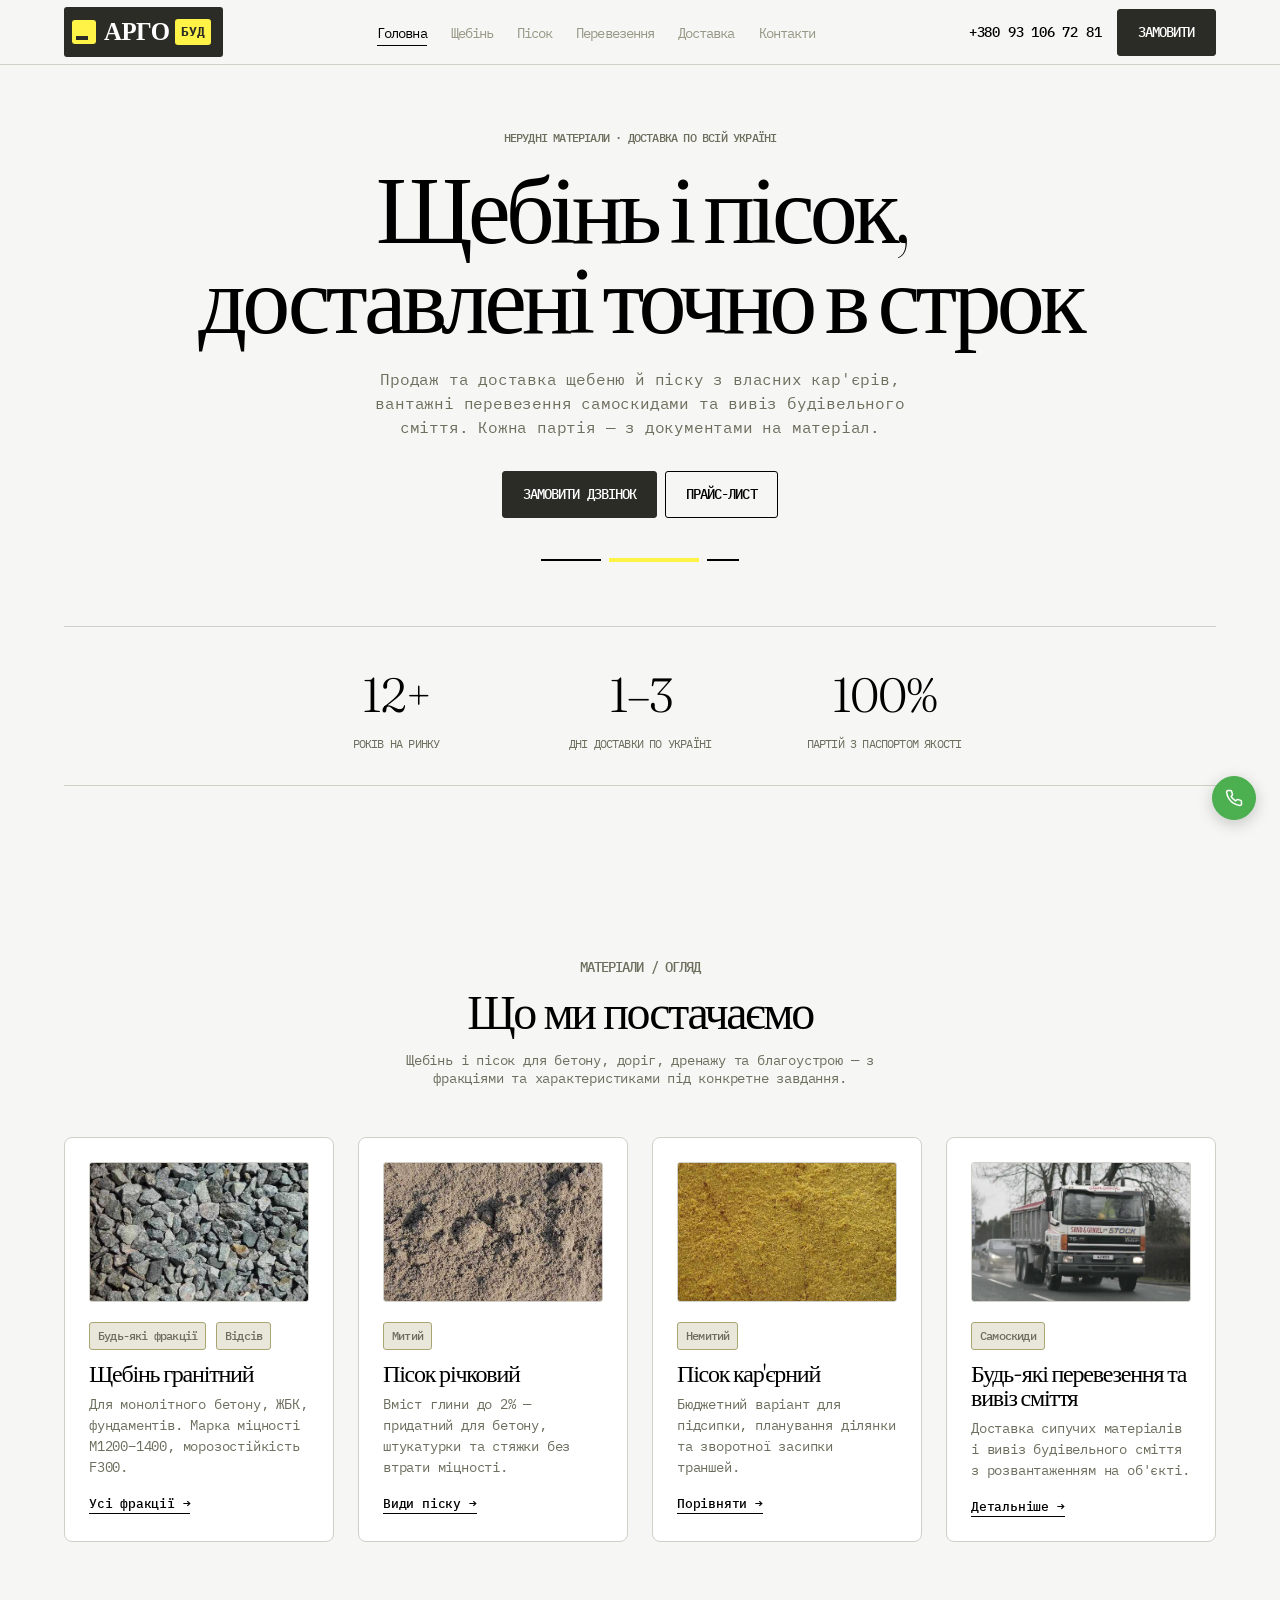
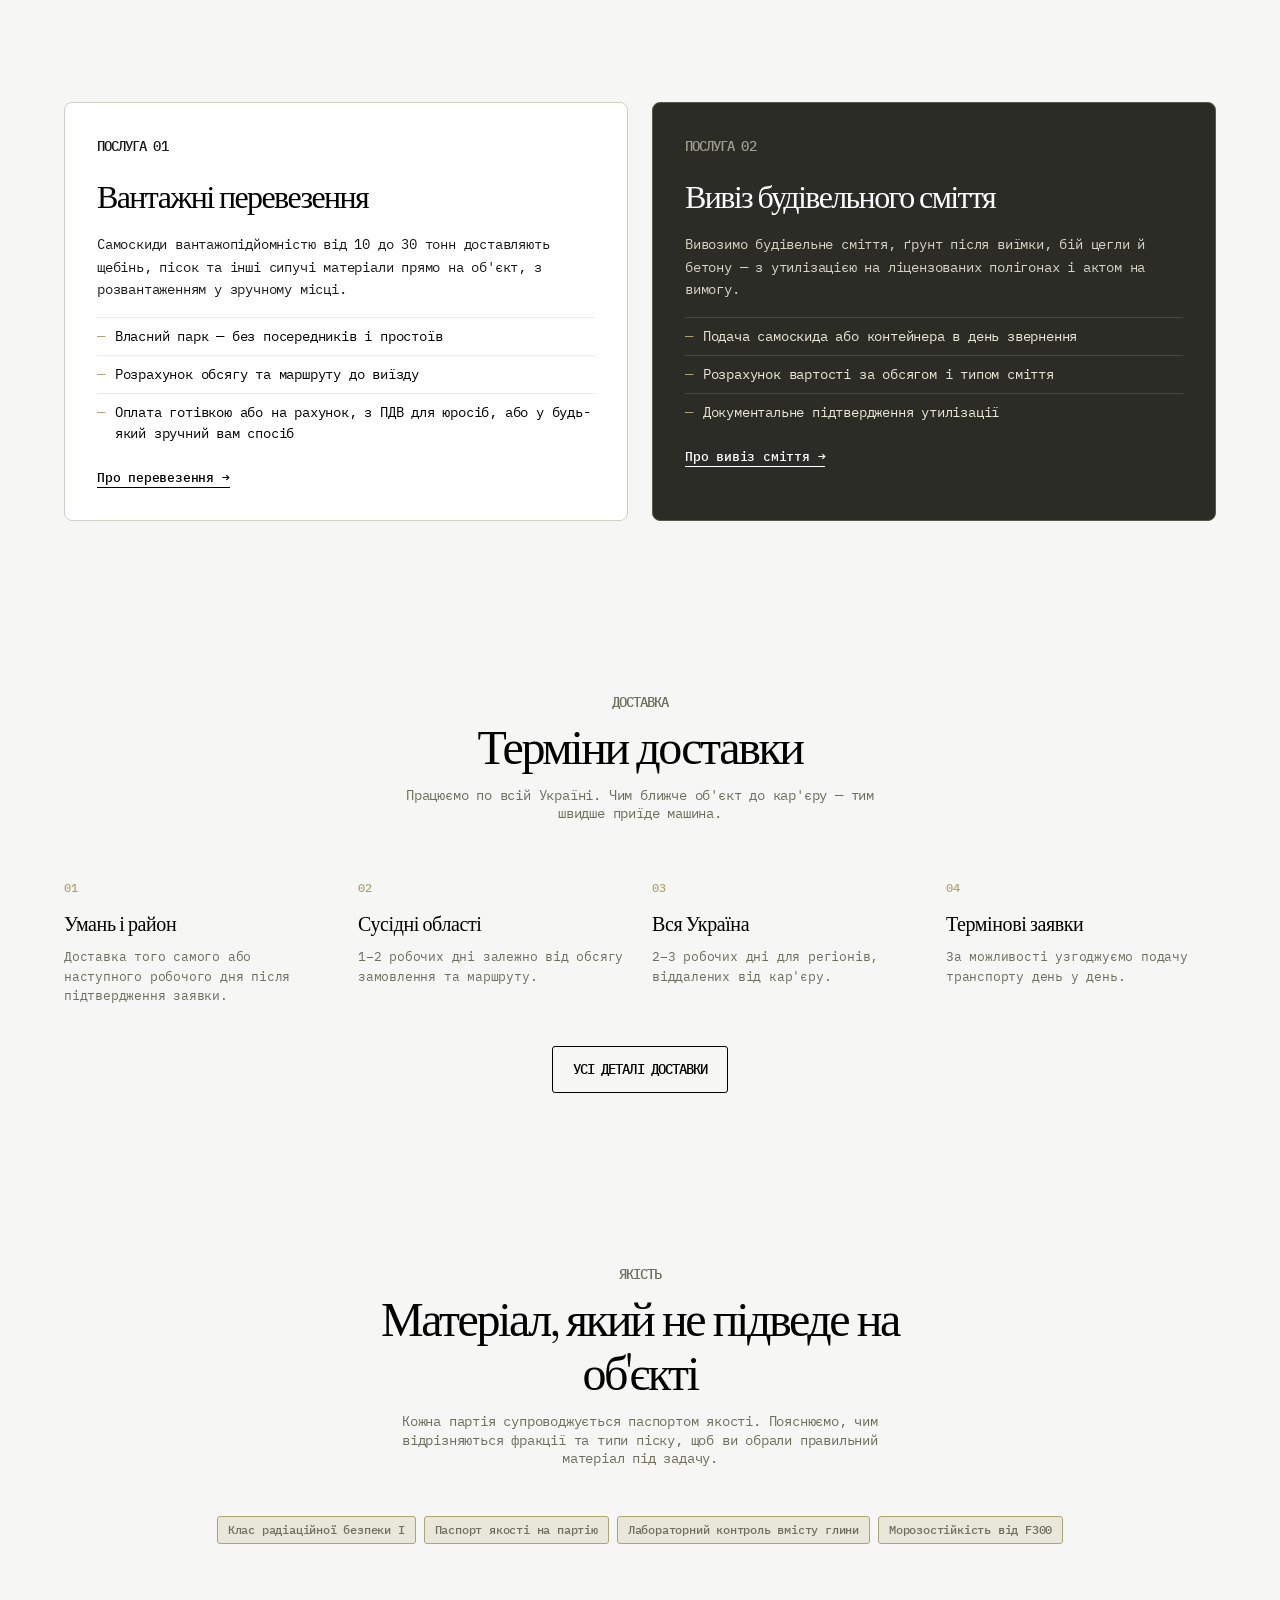
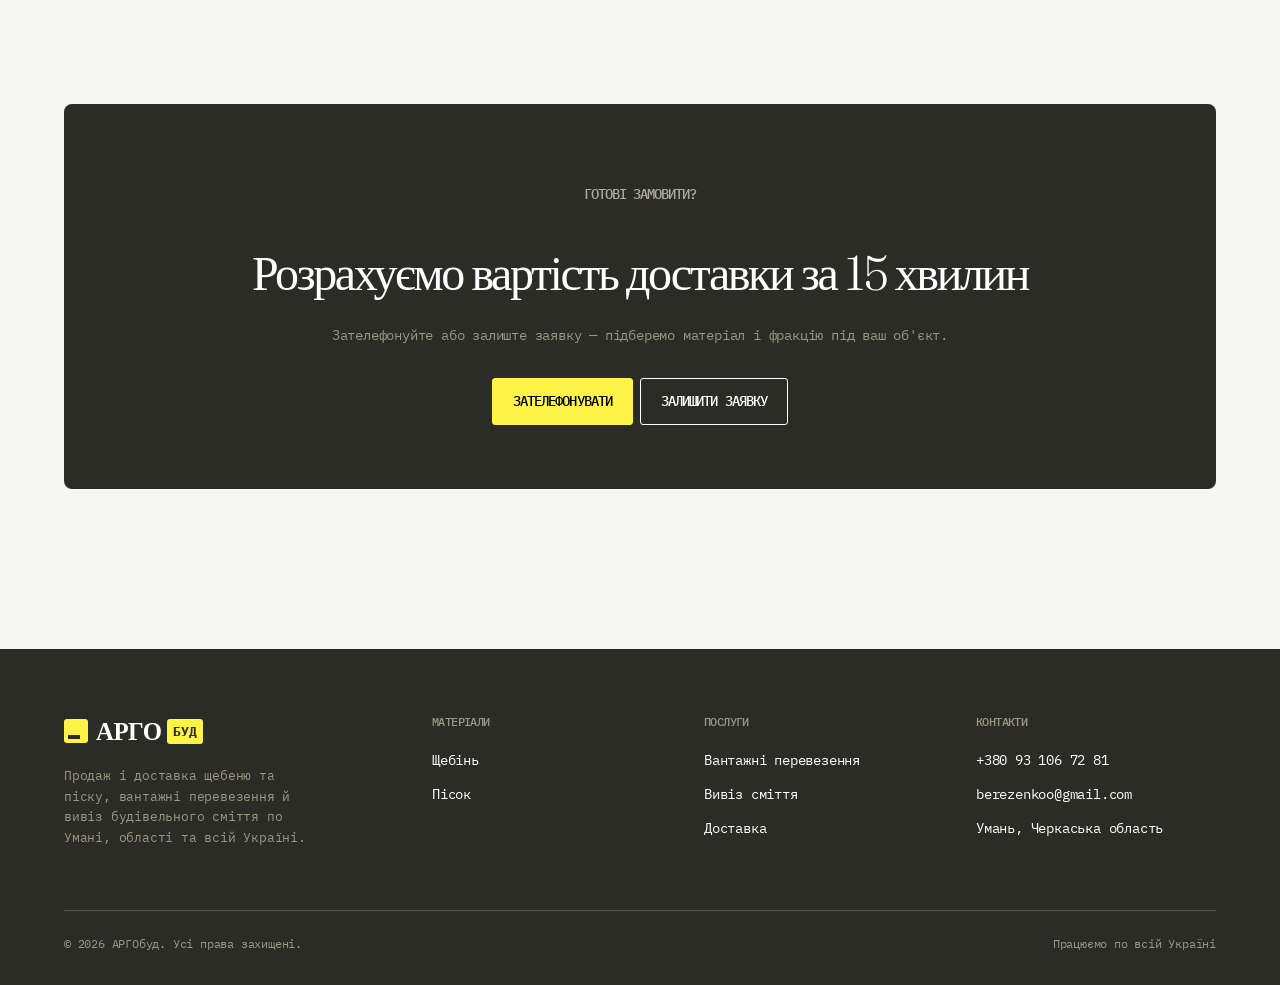
==== commit d48d572b: "Improve image delivery" ====
--- a/index.html
+++ b/index.html
@@ -139,7 +139,9 @@
         </div>
         <div class="card">
           <img class="card-swatch" loading="lazy" decoding="async" width="400" height="140"
-            src="img/river-sand.jpg"
+            src="img/river-sand-560.jpg"
+            srcset="img/river-sand-560.jpg 560w, img/river-sand.jpg 900w"
+            sizes="(max-width: 600px) 92vw, (max-width: 960px) 45vw, 270px"
             alt="Митий річковий пісок">
           <span class="tag">Митий</span>
           <h3>Пісок річковий</h3>
@@ -148,7 +150,9 @@
         </div>
         <div class="card">
           <img class="card-swatch" loading="lazy" decoding="async" width="400" height="140"
-            src="img/quarry-sand.jpg"
+            src="img/quarry-sand-560.jpg"
+            srcset="img/quarry-sand-560.jpg 560w, img/quarry-sand.jpg 900w"
+            sizes="(max-width: 600px) 92vw, (max-width: 960px) 45vw, 270px"
             alt="Немитий кар'єрний пісок">
           <span class="tag">Немитий</span>
           <h3>Пісок кар'єрний</h3>
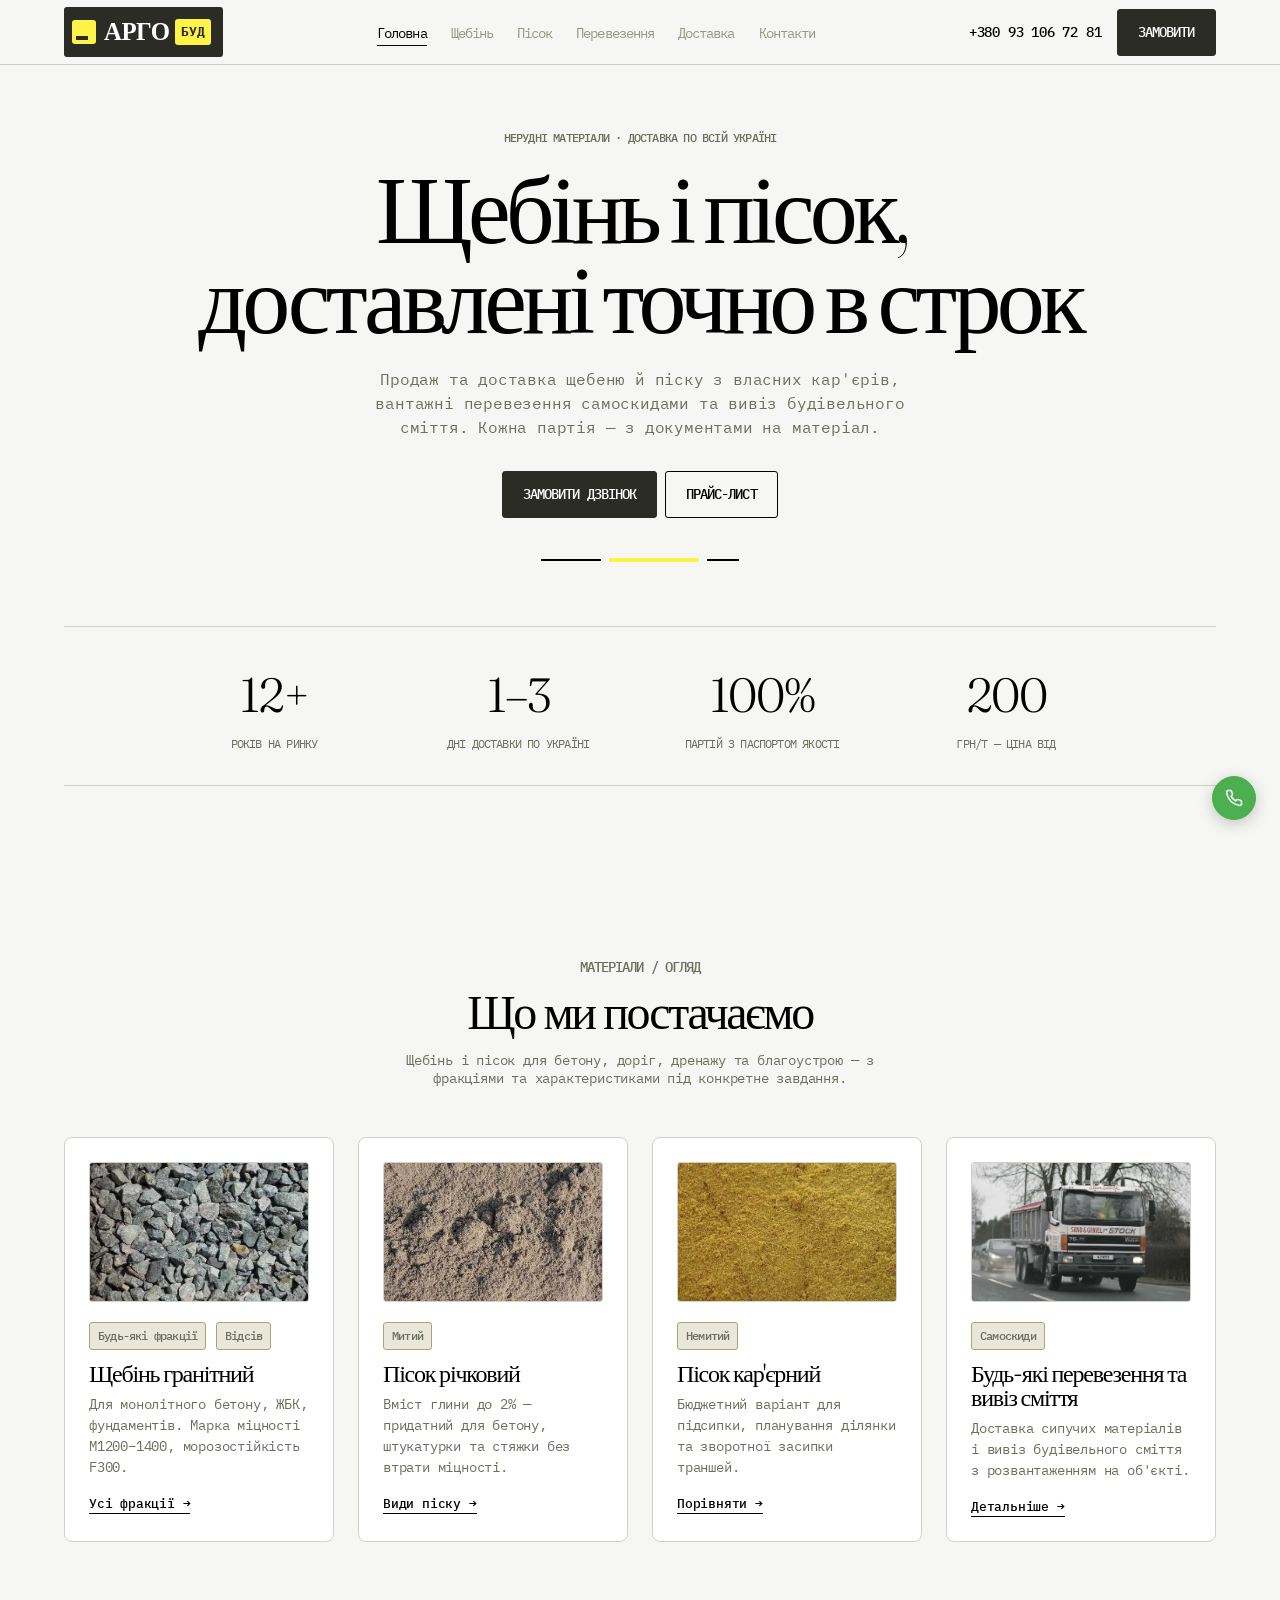
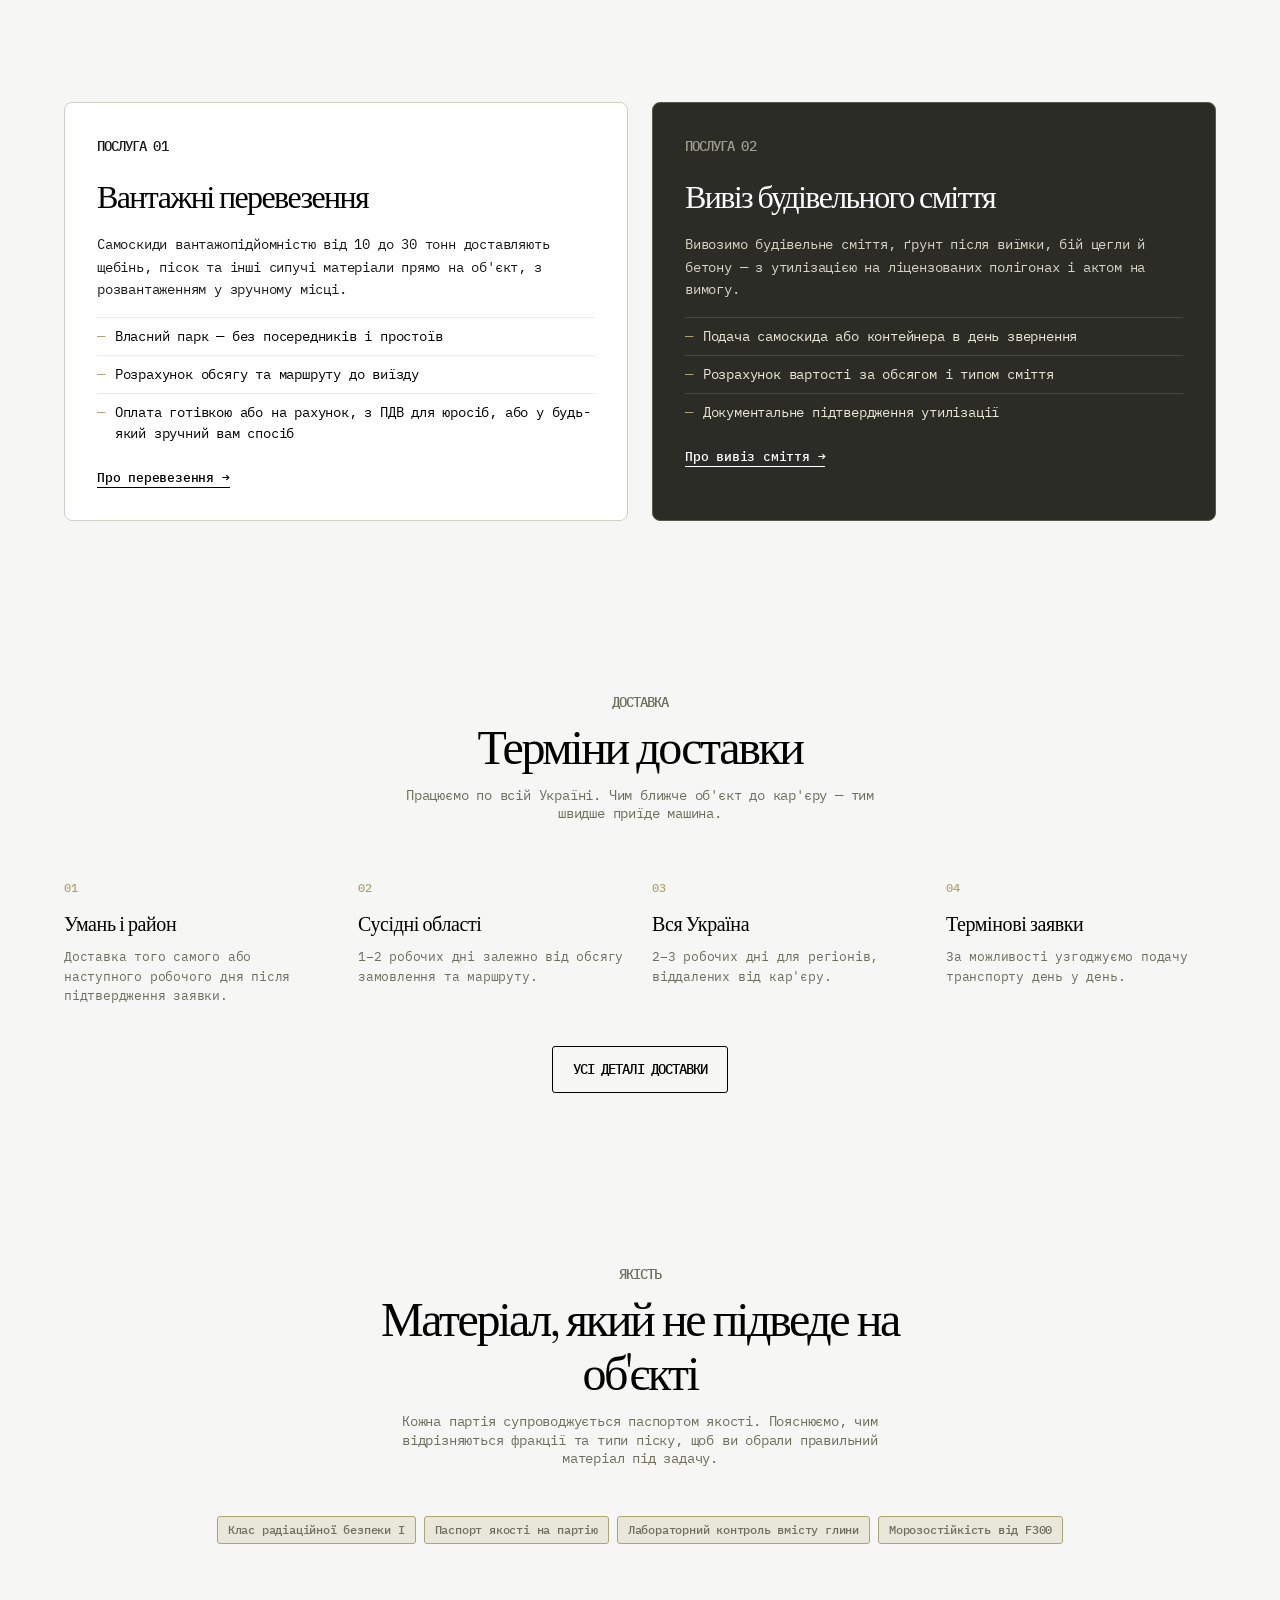
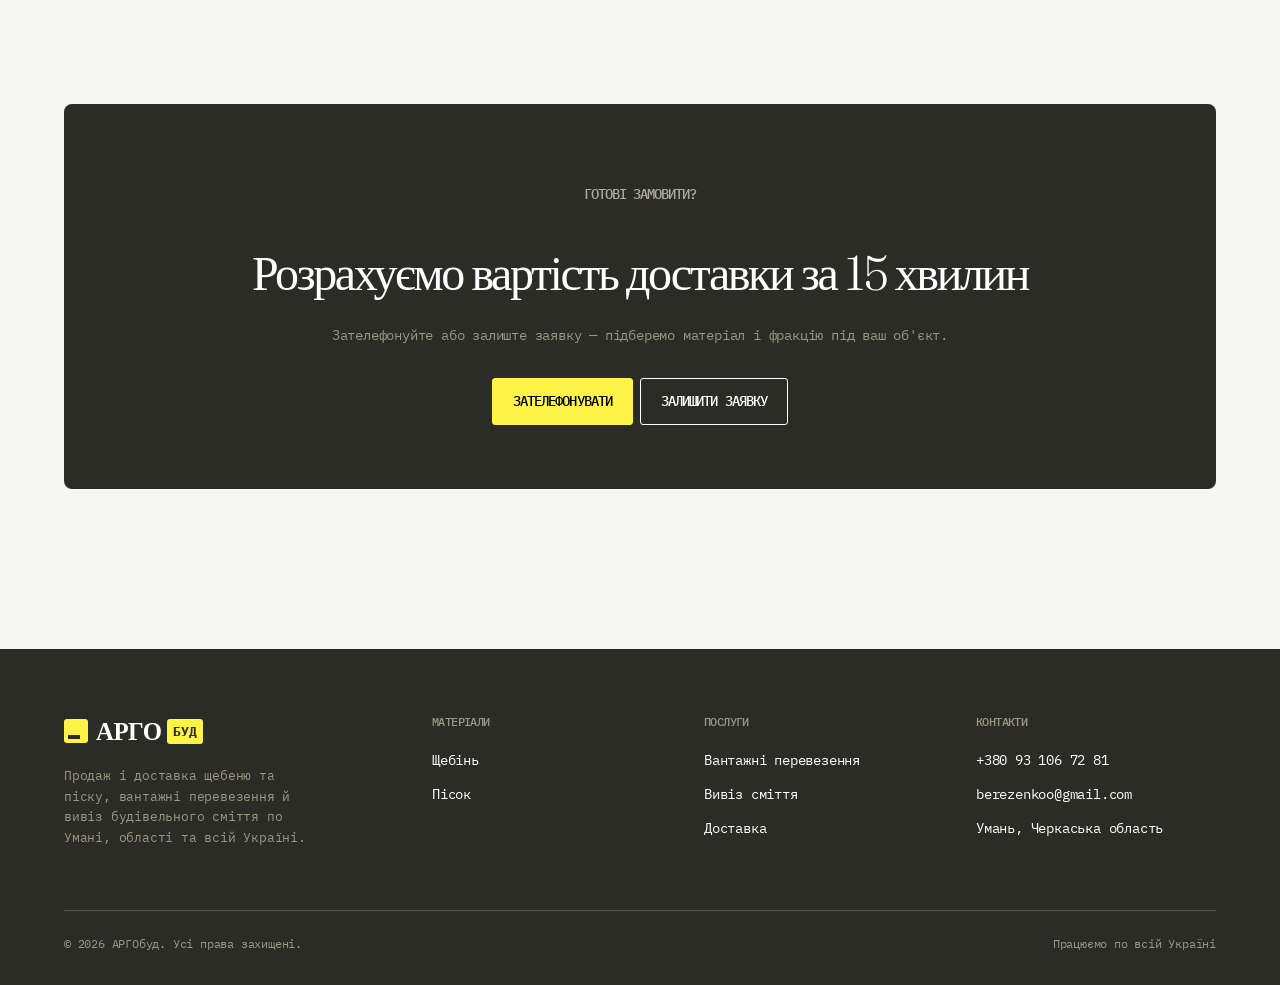
==== commit 1332d1a1: "add price" ====
--- a/index.html
+++ b/index.html
@@ -5,15 +5,15 @@
 <meta name="viewport" content="width=device-width, initial-scale=1.0">
 <title>Щебінь та пісок з доставкою по Умані та Україні | АРГОбуд</title>
 <meta name="description" content="Продаж і доставка щебеню, піску, вантажні перевезення самоскидами та вивіз будівельного сміття. Документи на матеріал, доставка по Україні від 1 дня.">
-<link rel="canonical" href="https://argobud.com.ua/">
+<link rel="canonical" href="https://www.argobud.com.ua/">
 <meta property="og:type" content="website">
 <meta property="og:title" content="Щебінь та пісок з доставкою по Умані та Україні | АРГОбуд">
 <meta property="og:description" content="Продаж і доставка щебеню, піску, вантажні перевезення та вивіз будівельного сміття. Власний парк самоскидів, доставка по всій Україні.">
-<meta property="og:url" content="https://argobud.com.ua/">
-<meta property="og:image" content="https://argobud.com.ua/img/og-image.jpg">
+<meta property="og:url" content="https://www.argobud.com.ua/">
+<meta property="og:image" content="https://www.argobud.com.ua/img/og-image.jpg">
 <meta property="og:locale" content="uk_UA">
 <meta name="twitter:card" content="summary_large_image">
-<meta name="twitter:image" content="https://argobud.com.ua/img/og-image.jpg">
+<meta name="twitter:image" content="https://www.argobud.com.ua/img/og-image.jpg">
 <link rel="preconnect" href="https://fonts.googleapis.com">
 <link rel="preconnect" href="https://fonts.gstatic.com" crossorigin>
 <link rel="preload" as="style" href="https://fonts.googleapis.com/css2?family=Fraunces:opsz,wght@9..144,300;9..144,400&family=IBM+Plex+Mono:wght@300;400;500&display=swap">
@@ -27,10 +27,10 @@
 {
   "@context": "https://schema.org",
   "@type": "LocalBusiness",
-  "@id": "https://argobud.com.ua/#business",
+  "@id": "https://www.argobud.com.ua/#business",
   "name": "АРГОбуд",
   "description": "Продаж і доставка щебеню, піску, вантажні перевезення та вивіз будівельного сміття по Умані, Черкаській області та всій Україні.",
-  "url": "https://argobud.com.ua/",
+  "url": "https://www.argobud.com.ua/",
   "telephone": "+380931067281",
   "email": "berezenkoo@gmail.com",
   "priceRange": "$$",
@@ -114,6 +114,7 @@
         <div class="trust-item"><div class="num" data-count="12" data-suffix="+">0</div><div class="label">років на ринку</div></div>
         <div class="trust-item"><div class="num">1–3</div><div class="label">дні доставки по Україні</div></div>
         <div class="trust-item"><div class="num" data-count="100" data-suffix="%">0</div><div class="label">партій з паспортом якості</div></div>
+        <div class="trust-item"><div class="num">200</div><div class="label">грн/т — ціна від</div></div>
       </div>
     </div>
   </section>
